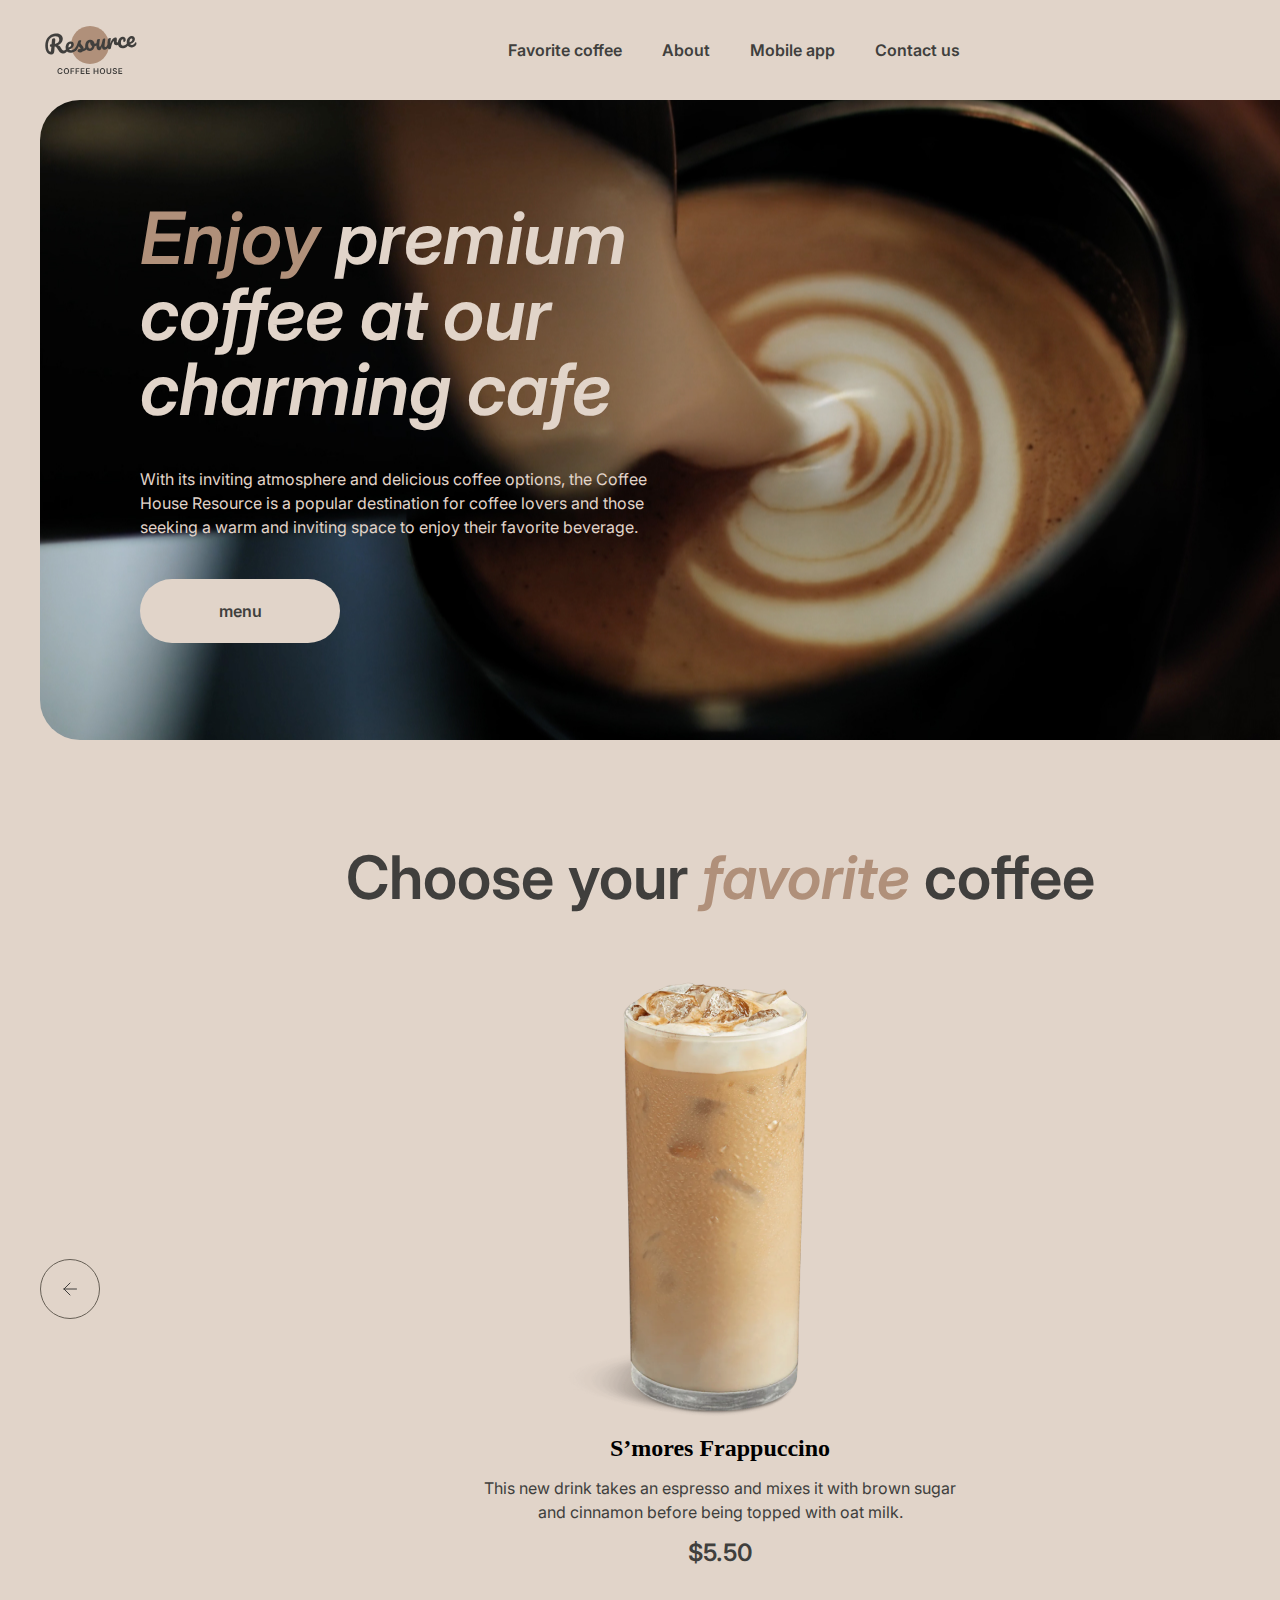
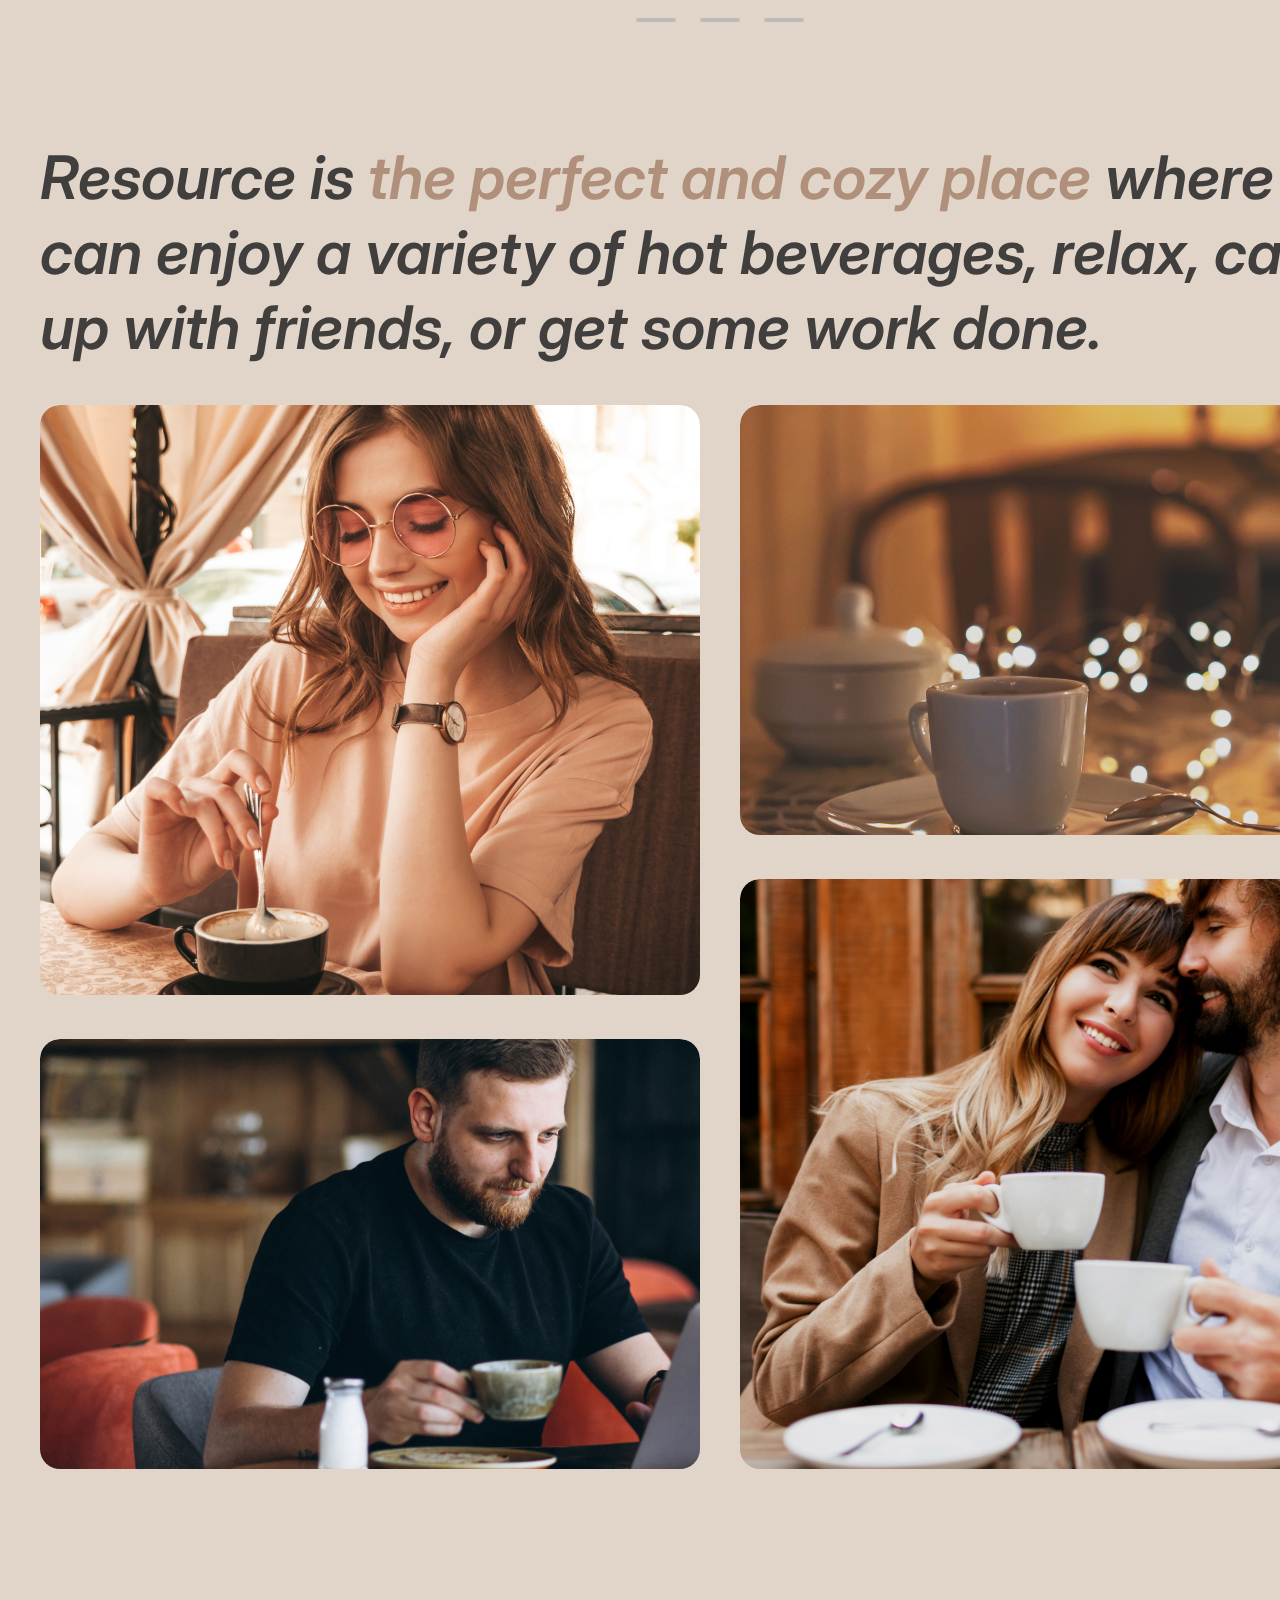
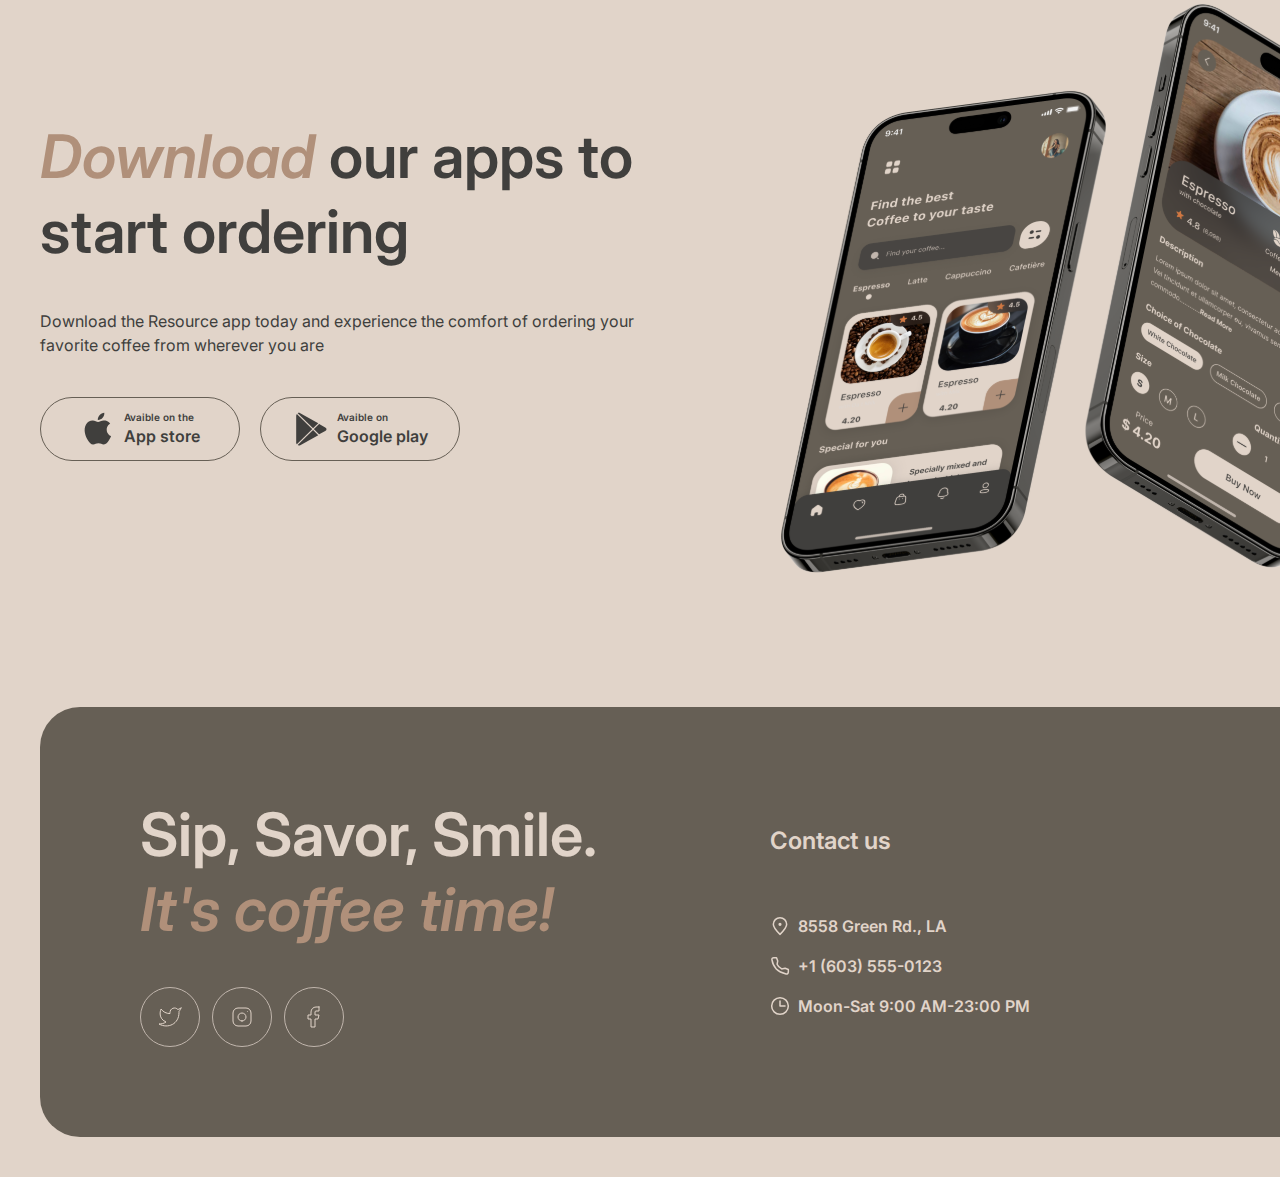
==== index.html @ b116e4b1 "feat: add new page menu and refactor code" ====
<!DOCTYPE html>
<html lang="en">
<head>
    <meta charset="UTF-8">
    <meta name="viewport" content="width=device-width, initial-scale=1.0">
    <title>Coffee House</title>
    <link rel="stylesheet" href="style/style.css">
    <script src="script/script.js" defer></script>
</head>
<body>
    <header class="navigation">
        <div class="container">
        <div class="nav">
            <div class="logo">
                <a href="#"><img src="assets/logo.svg" alt="logo"></a>
            </div>
            <div class="nav-links">
                <ul class="nav-links-ul">
                    <li class="nav-li nav-li-pad-right"><a class="nav-li-a" href="#favorite-coffee">Favorite coffee</a></li>
                    <li class="nav-li nav-li-pad-right"> <a class="nav-li-a" href="#about">About</a></li>
                    <li class="nav-li nav-li-pad-right"><a class="nav-li-a" href="#mobile-app">Mobile app</a></li>
                    <li class="nav-li nav-li-last"><a class="nav-li-a" href="#contact-us">Contact us</a></li>
                </ul>
            </div>
            <div class="menu">
                <a class="menu-nav-a" href="menu.html">Menu</a>
                <img src="assets/coffee-cup.svg" alt="menu-icon">
            </div>
        </div>
        </div>
    </header>
    <main class="enjoy-block">
        <div class="container">
            <div class="enjoy-main-background">
                <div class="title-main">
                    <h1 class="title-main-h1"><span class="span-title-main-h1">Enjoy </span>premium coffee at our charming cafe</h1>
                    <p class="paragraph-main">With its inviting atmosphere and delicious coffee options, the Coffee House Resource is a popular destination for coffee lovers and those seeking a warm and inviting space to enjoy their favorite beverage.</p>
                    <a class="menu-button-main" href="menu.html">menu</a>
                </div>
            </div>
        </div>
    </main>
        <div class="container">
            <div class="favourites-coffee" id="favorite-coffee">
                <div class="title-favourites-coffee">
                    <h1 class="h1-favourites-coffee">Choose your<span  class="h1-span-favourites-coffee"> favorite </span>coffee</h1>
                </div>
                <div class="slider-favorites-coffee">
                    <div class="buttons-left-favourites-coffee"><img src="assets/left.svg" alt="left"></div>
                    <div class="content-slider-favourites-coffee">
                        <img src="assets/coffee-slider-1.png" alt="coffee" class="img-favourites-coffee">
                        <h2 class="name-favourites.coffee">S’mores Frappuccino</h2>
                        <p class="paragraph-favourites-coffee">This new drink takes an espresso and mixes it with brown sugar and cinnamon before being topped with oat milk.</p>
                        <h2 class="price-favourites-coffee">$5.50</h2>
                        <div class="slider-dots">
                            <span class="dot"></span>
                            <span class="dot"></span>
                            <span class="dot"></span>
                        </div>
                    </div>
                    <div class="buttons-right-favourites-coffee"><img src="assets/right.svg" alt="right"></div>
                </div>
            </div>
        </div>
        <div class="container">
            <div class="about" id="about">
                <div class="title-about">
                    <h1 class="h1-title-about">Resource is <span class="span-h1-title-about">the perfect and cozy place</span> where you can enjoy a variety of hot beverages, relax, catch up with friends, or get some work done.</h1>
                </div>
                <div class="photogallery-about">
                    <div class="photogallery-about-verticale1">
                        <div class="about-photo-scale"><img class="photo-about1" src="assets/about-1.png" alt="photo about1"></div>
                        <div class="about-photo-scale"><img class="photo-about2" src="assets/about-3.png" alt="photo about2"></div>
                    </div>
                    <div class="photogallery-about-verticale2">
                        <div class="about-photo-scale"><img class="photo-about3" src="assets/about-2.png" alt="photo about3"></div>
                        <div class="about-photo-scale"><img class="photo-about4" src="assets/about-4.png" alt="photo about4"></div>
                    </div>
                </div>
            </div>
        </div>
        <div class="mobile-app" id="mobile-app">
            <div class="container">
                <div class="mobile-app-download">
                    <div class="mobile-app-download-content">
                        <div class="mobile-app-download-content-center">
                            <h1 class="h1-mobile-app-download-content"><span class="span-mobile-app-download-content">Download</span> our apps to start ordering</h1>
                        <p class="paragraph-mobile-app-download">Download the Resource app today and experience the comfort of ordering your favorite coffee from wherever you are</p>
                        <div class="buttons-mobile-app-download">
                            <div class="test">
                                <a href="#" class="buttons-app-store">
                                    <img class="img-buttons-mobile-app" src="assets/icon.svg" alt="">
                                    <div class="buttons-content">
                                        <p class="paragraph-buttons-mobile-app">Avaible on the</p>
                                        <h3 class="h3-buttons-mobile-app">App store</h3>
                                    </div>
                                </a>
                            </div>
                            <a href="#" class="buttons-app-store">
                                <img class="img-buttons-mobile-app" src="assets/icon (1).svg" alt="">
                                <div class="buttons-content">
                                    <p class="paragraph-buttons-mobile-app">Avaible on</p>
                                    <h3 class="h3-buttons-mobile-app">Google play</h3>
                                </div>
                            </a>
                        </div>
                        </div>
                    </div>
                <div class="mobile-app-images">
                    <img src="assets/mobile-screens.svg" alt="photo_mobile_screens">
                </div>
            </div>
        </div>
    </div>
    <footer class="footer" id="contact-us">
        <div class="container">
            <div class="footer-block">
                <div class="footer-coffee-time">
                    <h1 class="h1-footer-coffee-time">
                        Sip, Savor, Smile. <span class="span-footer-coffee-time">It's coffee time!</span></h1>
                    <div class="footer-social-network">
                        <a class="a-icon-footer-social" href="#"><img class="icon-footer-social-network" src="assets/twitter.svg" alt=""></a>
                        <a class="a-icon-footer-social" href="#"><img class="icon-footer-social-network" src="assets/instagram.svg" alt=""></a>
                        <a class="a-icon-footer-social" href="#"><img class="icon-footer-social-network" src="assets/facebook.svg" alt=""></a>
                    </div>
                </div>
                <div class="footer-contact-us">
                    <h1 class="footer-contact-us-title">Contact us</h1>
                    <div class="footer-contact-us-info">
                        <ul class="ul-footer-contact-us-info" >
                            <li class="li-footer-contact-us-info" ><address  class="a-footer-contact-us-info">
                                <img src="assets/pin-alt.svg" alt=""> 8558 Green Rd.,  LA
                            </address></li>
                            <li class="li-footer-contact-us-info" ><a  class="a-footer-contact-us-info" href="tel:+1234567890"> <img src="assets/phone.svg" alt="">+1 (603) 555-0123</a>
                            </li>
                            <li class="li-footer-contact-us-info" ><img src="assets/clock.svg" alt="">Moon-Sat 9:00 AM-23:00 PM</li>
                        </ul>
                    </div>
                </div>
            </div>
        </div>
    </footer>
</body>
</html>
---- style/style.css ----
@import url('https://fonts.googleapis.com/css2?family=Inter:wght@400;600;700&display=swap');
@import url('https://fonts.googleapis.com/css2?family=Manrope:wght@400;700&display=swap');
* {
    padding: 0;
    margin: 0;
    box-sizing: border-box;
}
ul {
    list-style-type: none;
}

a {
    text-decoration: none;
}
html {
    scroll-behavior: smooth;
}

body {
    background: #E1D4C9;
}

.container {
    width: 1440px;
    margin: 0 auto;
    padding: 0 40px;
}
 /* Navigation block */

.navigation {
    display: flex;
    flex-direction: row;
    padding: 20px 0;
}
.nav {
    width: 1360px;
    display: flex;
    justify-content: space-between;
    height: 60px;
}
.nav-links {
    display: flex;
    align-items: center;
}

.nav-links-ul {
    display: flex;
}
.nav-li {
    position: relative;
    display: inline-block;
    color: #403F3D;
    font-family: Inter;
    font-size: 16px;
    font-style: normal;
    font-weight: 600;
    line-height: 150%; /* 24px */
    cursor: pointer;
}
.nav-li:not(:last-child) {
    padding-right: 40px;
}



.nav-li:before,
.nav-li:after {
    content: '';
    position: absolute;
    width: 0;
    height: 2px;
    bottom: -4px;
    transition: width 0.5s ease;
}

.nav-li:before {
    left: calc(50% - 40px);
    background-color: #403F3D;
    transform-origin: 100% 50%;
}

.nav-li:after {
    right: calc(50%);
    background-color: #403F3D;
    transform-origin: 0 50%;
}

.nav-li:hover:before,
.nav-li:hover:after {
    width: 50%;
}
.nav-li-a {
    color: #403F3D;
}


.nav-li-last:before {
    left: 50%;
    background-color: #403F3D;
    transform-origin: 100% 50%;
}

.nav-li-last:after {
    right: 50%;
    background-color: #403F3D;
    transform-origin: 0 50%;
}

.nav-li-last:hover:before,
.nav-li-last:hover:after {
    width: 50%;
}


.menu {
    display: flex;
    align-items: center;
    position: relative;
}



.menu-nav-a {
    position: relative;
    display: relative;
    color: #403F3D;
    font-family: Inter;
    font-size: 16px;
    font-style: normal;
    font-weight: 600;
    line-height: 150%; /* 24px */
    padding-right: 8px ;
}

.menu:before,
.menu:after {
    content: '';
    position: absolute;
    width: 0;
    height: 2px;
    bottom: 13px;
    transition: width 0.5s ease;
}

.menu:before {
    left: calc(50%);
    background-color: #403F3D;
    transform-origin: 100% 50%;
}

.menu:after {
    right: 50%;
    background-color: #403F3D;
    transform-origin: 0 50%;
}

.menu:hover:before,
.menu:hover:after {
    width: 50%;
}


/* Enjoy block */

.enjoy-main-background {
    background: url(/assets/bgc__hero.jpg), lightgray 50% / cover no-repeat;
    margin-bottom: 100px;
    background-position: 100%;
    height: 640px;
    border-radius: 40px;
}

.title-main {
    display: flex;
    width: 530px;
    flex-direction: column;
    justify-content: center;
    align-items: flex-start;
    gap: 40px;
    margin:0 0 0 100px;
    padding:100px 0 0 0;
}
.title-main-h1 {
    color: #E1D4C9;
    font-family: Inter;
    font-size: 72px;
    font-style: italic;
    font-weight: 600;
    line-height: 105%;
}
.span-title-main-h1 {
    color: #B0907A;
}
.paragraph-main {
    color: #E1D4C9;
    font-family: Inter;
    font-size: 16px;
    font-style: normal;
    font-weight: 400;
    line-height: 150%;
}
.menu-button-main {
    position: relative;
    display: flex;
    width: 200px;
    padding: 20px 78px;
    justify-content: center;
    align-items: center;
    gap: 8px;
    border-radius: 100px;
    background: #E1D4C9;
    color: #403F3D;
    font-family: Inter;
    font-size: 16px;
    font-style: normal;
    font-weight: 600;
    line-height: 150%;
    overflow: hidden;
}
.menu-button-main::before {
    content: url(/assets/coffee-cup.svg);
    position: absolute;
    top: 50%;
    right: 45%;
    transform: translate(100%, -50%);
    opacity: 0;
    transition: opacity 0.5s ease;
    overflow: visible;
    transition: padding-left 0.4s ease;
}

.menu-button-main:hover::before {
    opacity: 1;
}

.menu-button-main:hover {
    padding-left: 50px;
    transition: all 0.5s ease;
}

/*  Favourites coffee */


.favourites-coffee {
    height: 800px;
    margin-bottom: 100px;
}

.title-favourites-coffee {
    display: flex;
    justify-content: center;
    margin-bottom: 40px;
}
.h1-favourites-coffee {
    color:#403F3D;
    text-align: center;
    font-family: Inter;
    font-size: 60px;
    font-style: normal;
    font-weight: 600;
    line-height: 125%;
}
.h1-span-favourites-coffee {
    color: #B0907A;
    font-family: Inter;
    font-size: 60px;
    font-style: italic;
    font-weight: 600;
    line-height: 125%;
}
.slider-favorites-coffee {
    display: flex;
    justify-content: space-between;
    align-items: center;
}
.content-slider-favourites-coffee {
    display: flex;
    flex-direction: column;
    text-align: center;
    width: 480px;
}

.name-favourites.coffee {
    color: #403F3D;
    font-family: Inter;
    font-size: 24px;
    font-style: normal;
    font-weight: 600;
    line-height: 125%;
}
.paragraph-favourites-coffee {
    color: #403F3D;
    font-family: Inter;
    font-size: 16px;
    font-style: normal;
    font-weight: 400;
    line-height: 150%;
    margin: 14px 0;
}
.price-favourites-coffee {
    color: #403F3D;
    font-family: Inter;
    font-size: 24px;
    font-style: normal;
    font-weight: 600;
    line-height: 125%;
}
.buttons-right-favourites-coffee {
    border-radius: 100px;
}
.buttons-left-favourites-coffee {
    border-radius: 100px;
}
.slider-dots {
    text-align: center;
    margin-top: 40px;
}

.dot {
    height: 4px;
    width: 40px;
    margin: 0 10px;
    background-color: #bbb;
    border-radius: 100px;
    display: inline-block;
    transition: background-color 0.6s ease;
}

.dot.active {
    background-color: #717171;
}

/* About block */
.about {
    margin-bottom: 100px;
}
.title-about {
    margin-bottom: 40px;
}
.h1-title-about {
color: #403F3D;
font-family: Inter;
font-size: 60px;
font-style: italic;
font-weight: 600;
line-height: 125%;
}
.span-h1-title-about {
color: #B0907A;
font-family: Inter;
font-size: 60px;
font-style: italic;
font-weight: 600;
line-height: 125%;
}
.photogallery-about {
    display: flex;
}
.photogallery-about-verticale1 {
    margin-right: 40px;
}
.photogallery-about-verticale2 {
    position: relative;
}

.about-photo-scale {
    border-radius: 20px;
    position: relative;
    overflow: hidden;
}

.photo-about1 {
    margin-bottom: 40px;
    border-radius: 20px;
    transition: transform 0.5s ease-out;
}
.photo-about2 {
    border-radius: 20px;
    transition: transform 0.5s ease-out;
}
.photo-about3 {
    margin-bottom: 40px;
    border-radius: 20px;
    transition: transform 0.5s ease-out;
}

.photo-about4 {
    border-radius: 20px;
    transition: transform 0.5s ease-out;
}.photo-about1:hover {
    transform: scale(1.1);
}
.photo-about2:hover {
    transform: scale(1.1);
}
.photo-about3:hover {
    transform: scale(1.1);
}

.photo-about4:hover {
    transform: scale(1.1);
}

/* MOBILE-APP */

.mobile-app {
    display: flex;
    margin-bottom: 100px;
}
.mobile-app-download {
    display: flex;
}
.mobile-app-download-content {
    display: flex;
    flex-direction: column;
    justify-content: center;
}
.mobile-app-download-content-center {
    width: 630px;
    height: 342px;
}
.h1-mobile-app-download-content {
color: #403F3D;
font-family: Inter;
font-size: 60px;
font-style: normal;
font-weight: 600;
line-height: 125%;
}
.span-mobile-app-download-content {
color: #B0907A;
font-family: Inter;
font-size: 60px;
font-style: italic;
font-weight: 600;
line-height: 125%;
}
.paragraph-mobile-app-download {
color: #403F3D;
font-family: Inter;
font-size: 16px;
font-style: normal;
font-weight: 400;
line-height: 150%;
margin: 40px 0;
}
.buttons-mobile-app-download {
    display: flex;
}
.buttons-app-store {
        width: 200px;
        height: 64px;
        gap: 8px;
        justify-content: center;
        display: flex;
        border-radius: 100px;
        border: 1px solid var(--border-dark, #665F55);
        align-items: center;
        transition: background-color 0.9s ease, color 0.9s ease;
}
.buttons-app-store:hover {
    background-color: #665F55;
    color: #E1D4C9;
}

.buttons-app-store:first-child {
    margin-right: 20px;
}
.img-buttons-mobile-app {
    width: 36px;
    height: 36px;
    transition: filter 0.5s ease;
}
.buttons-app-store:hover .img-buttons-mobile-app {
    filter: invert(1);
    color: #E1D4C9;
}

.paragraph-buttons-mobile-app {
color: #403F3D;
font-family: Inter;
font-size: 10px;
font-style: normal;
font-weight: 600;
line-height: 140%;
transition: color 0.5s ease;
}
.buttons-app-store:hover .paragraph-buttons-mobile-app {
    color: #E1D4C9;
}
.h3-buttons-mobile-app {
text-align: center;
color: #403F3D;
font-family: Inter;
font-size: 16px;
font-style: normal;
font-weight: 600;
line-height: 150%;
transition: color 0.5s ease;
}
.buttons-app-store:hover .h3-buttons-mobile-app {
    color: #E1D4C9;
}

.mobile-app-images {
    margin-left: 100px;
}

/* footer */

.footer {
    margin-bottom: 40px;
}
.footer-block {
    display: flex;
    background-color: #665F55;
    align-items: center;
    border-radius: 40px;
    gap: 100px;
    height: 430px;
}
.footer-coffee-time {
    width: 530px;
    height: 250px;
    margin-left: 100px;
}
.h1-footer-coffee-time {
color: #E1D4C9;
font-family: Inter;
font-size: 60px;
font-style: normal;
font-weight: 600;
line-height: 125%;
margin-bottom: 40px;
}
.span-footer-coffee-time {
    color: #B0907A;
    font-family: Inter;
    font-size: 60px;
    font-style: italic;
    font-weight: 600;
    line-height: 125%;
}
.footer-social-network {
    display: flex;
    gap: 12px;
    height: 60px;
}

.a-icon-footer-social {
    display: flex;
    flex-direction: row;
    width: 60px;
    height: 60px;
    border-radius: 100px;
    border: 1px solid #C1B6AD;
    align-items: center;
    justify-content: center;
    transition: background-color 0.5s ease;
}
.a-icon-footer-social:hover {
    background-color: #E1D4C9;
    color: #000;
}
.icon-footer-social-network {
    width: 24px;
    height: 24px;
    transition: color 0.5s ease;
}
.a-icon-footer-social:hover .icon-footer-social-network {
    filter: invert(1);
    color: #000;
}

.footer-contact-us {
    width: 530px;
    height: 250px;
    display: flex;
    flex-direction: column;
    justify-content: space-around;
}
.footer-contact-us-title {
color: #E1D4C9;
font-family: Inter;
font-size: 24px;
font-style: normal;
font-weight: 600;
line-height: 125%;
}
.footer-contact-us-info {
    display: flex;
    flex-direction: column;
    gap: 4px;
}
.ul-footer-contact-us-info {
    display: flex;
    flex-direction: column;
    gap: 16px;
}

.li-footer-contact-us-info {
display: flex;
justify-items: center;
color: #E1D4C9;
font-family: Inter;
font-size: 16px;
font-style: normal;
font-weight: 600;
line-height: 150%;
gap: 8px;
}

.a-footer-contact-us-info::before {
    content: "";
    position: absolute;
    bottom: 0;
    left: 50%;
    width: 0;
    height: 2px;
    background-color: #E1D4C9;
    transition: width 0.3s ease;
    transform: translateX(-50%);
    gap: 4px;
}

.a-footer-contact-us-info:hover::before {
    width: 100%;
}


.a-footer-contact-us-info {
    color: #E1D4C9;
font-family: Inter;
font-size: 16px;
font-style: normal;
font-weight: 600;
line-height: 150%;
position: relative;
cursor: pointer;
display: flex;
gap: 8px;
}
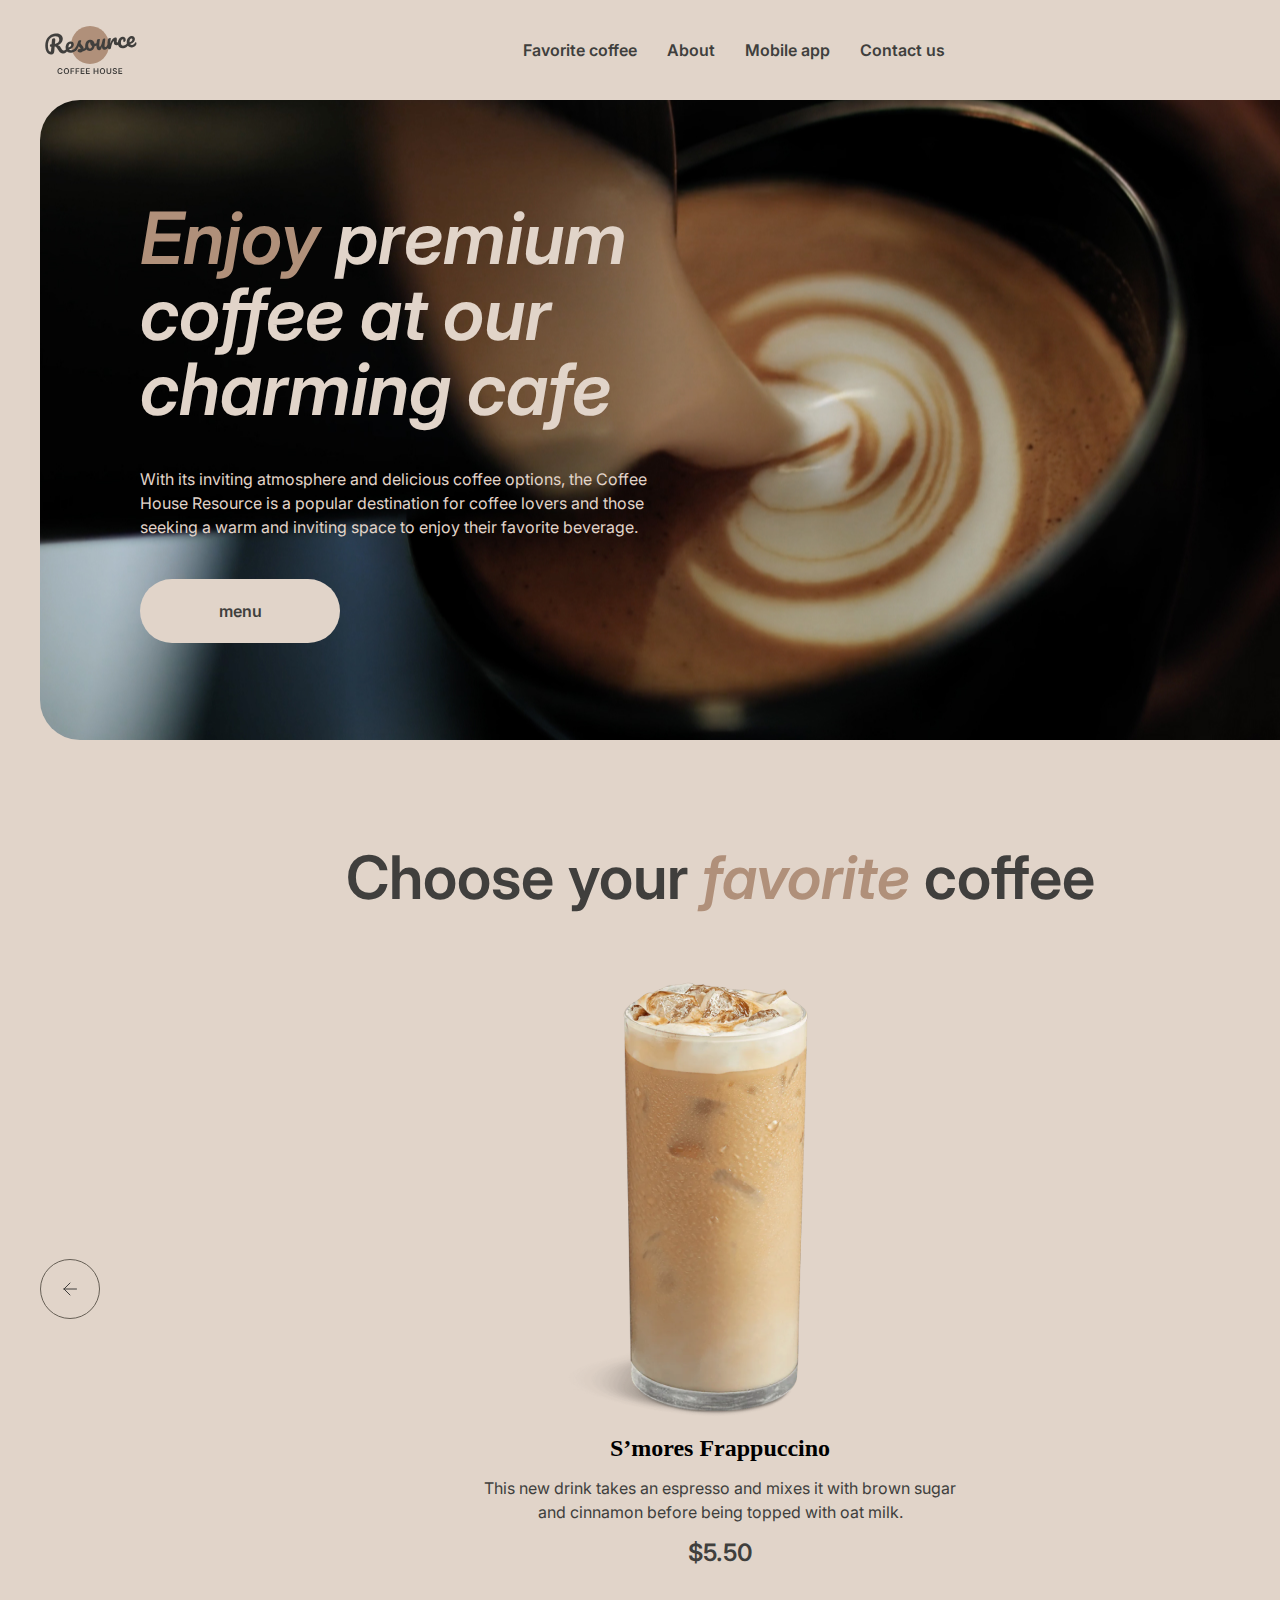
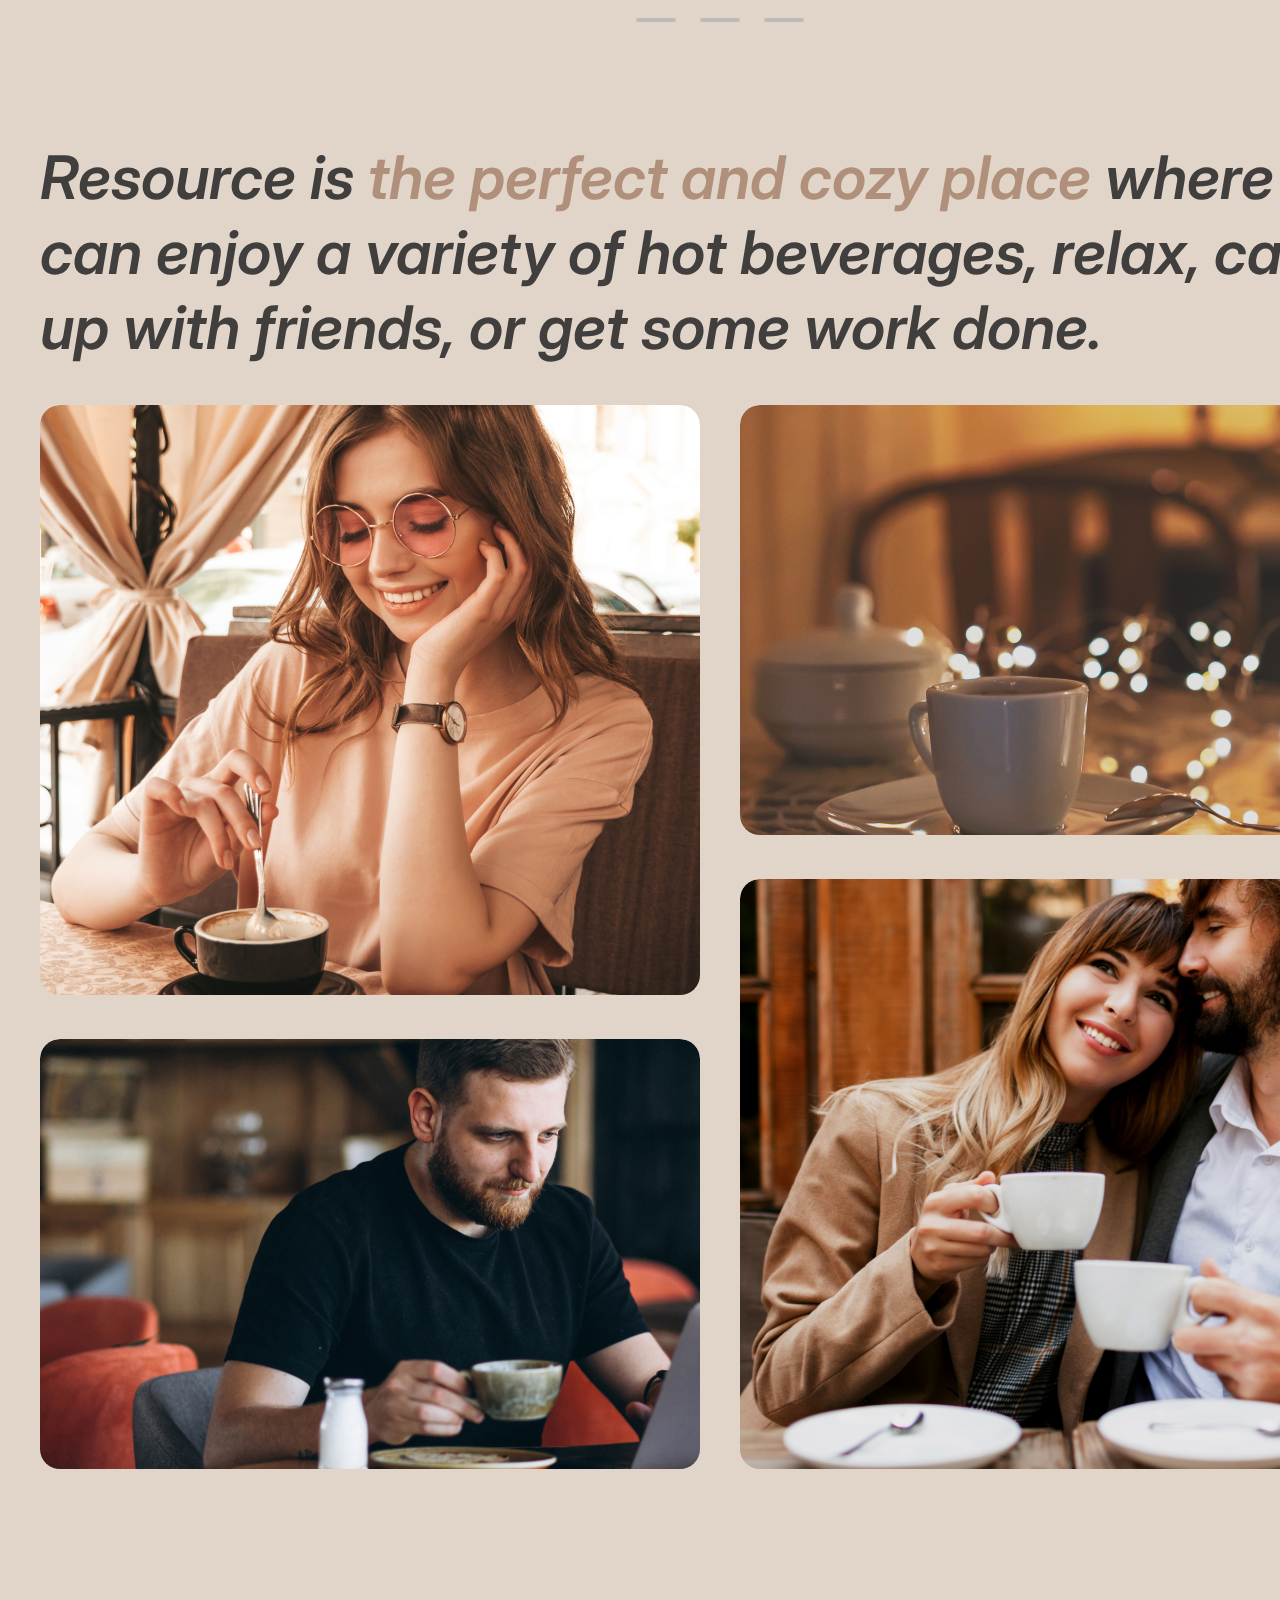
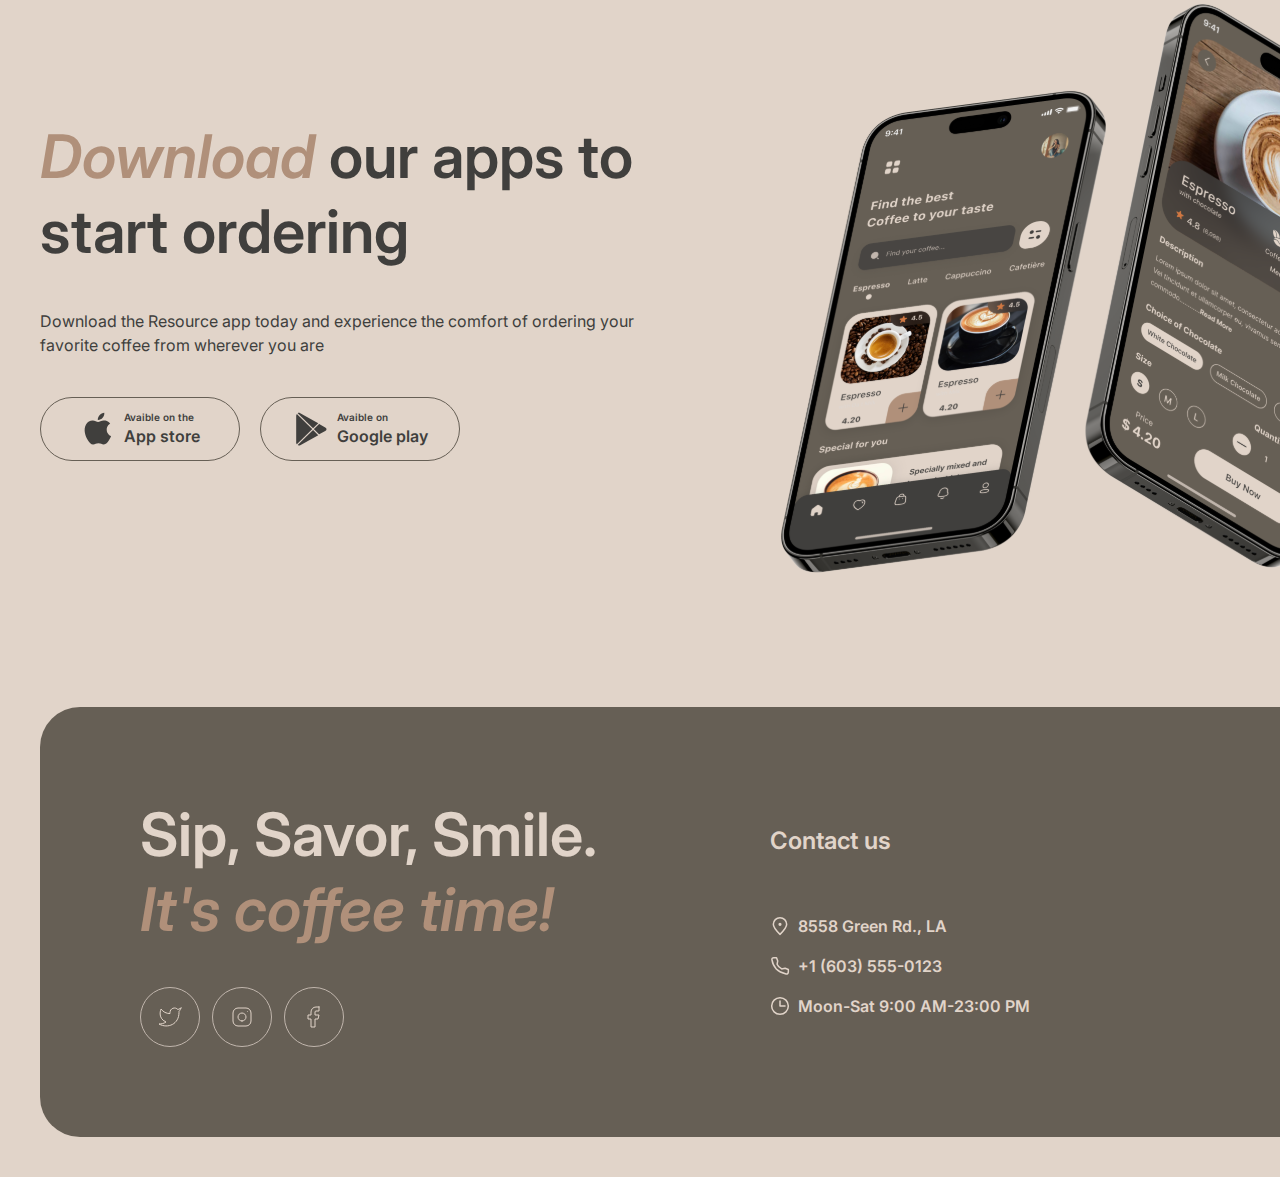
==== commit eb6c3993: "refactor:some code in site" ====
--- a/index.html
+++ b/index.html
@@ -4,6 +4,10 @@
     <meta charset="UTF-8">
     <meta name="viewport" content="width=device-width, initial-scale=1.0">
     <title>Coffee House</title>
+    <link rel="apple-touch-icon" sizes="180x180" href="assets/favicons/android-chrome-192x192.png">
+    <link rel="icon" type="image/png" sizes="32x32" href="assets/favicons/favicon-32x32.png">
+    <link rel="icon" type="image/png" sizes="16x16" href="assets/favicons/favicon-16x16.png">
+    <link rel="manifest" href="/site.webmanifest">
     <link rel="stylesheet" href="style/style.css">
     <script src="script/script.js" defer></script>
 </head>
@@ -16,10 +20,10 @@
             </div>
             <div class="nav-links">
                 <ul class="nav-links-ul">
-                    <li class="nav-li nav-li-pad-right"><a class="nav-li-a" href="#favorite-coffee">Favorite coffee</a></li>
-                    <li class="nav-li nav-li-pad-right"> <a class="nav-li-a" href="#about">About</a></li>
-                    <li class="nav-li nav-li-pad-right"><a class="nav-li-a" href="#mobile-app">Mobile app</a></li>
-                    <li class="nav-li nav-li-last"><a class="nav-li-a" href="#contact-us">Contact us</a></li>
+                    <li class="nav-li"><a class="nav-li-a" href="#favorite-coffee">Favorite coffee</a></li>
+                    <li class="nav-li"> <a class="nav-li-a" href="#about">About</a></li>
+                    <li class="nav-li"><a class="nav-li-a" href="#mobile-app">Mobile app</a></li>
+                    <li class="nav-li"><a class="nav-li-a" href="#contact-us">Contact us</a></li>
                 </ul>
             </div>
             <div class="menu">
@@ -128,11 +132,8 @@
                     <h1 class="footer-contact-us-title">Contact us</h1>
                     <div class="footer-contact-us-info">
                         <ul class="ul-footer-contact-us-info" >
-                            <li class="li-footer-contact-us-info" ><address  class="a-footer-contact-us-info">
-                                <img src="assets/pin-alt.svg" alt=""> 8558 Green Rd.,  LA
-                            </address></li>
-                            <li class="li-footer-contact-us-info" ><a  class="a-footer-contact-us-info" href="tel:+1234567890"> <img src="assets/phone.svg" alt="">+1 (603) 555-0123</a>
-                            </li>
+                            <li class="li-footer-contact-us-info" ><address  class="a-footer-contact-us-info"><img src="assets/pin-alt.svg" alt=""> 8558 Green Rd.,   LA      </address></li>
+                            <li class="li-footer-contact-us-info" ><a  class="a-footer-contact-us-info" href="tel:+1234567890"> <img src="assets/phone.svg" alt="">+1 (603) 555-0123</a></li>
                             <li class="li-footer-contact-us-info" ><img src="assets/clock.svg" alt="">Moon-Sat 9:00 AM-23:00 PM</li>
                         </ul>
                     </div>
--- a/style/style.css
+++ b/style/style.css
@@ -45,6 +45,7 @@
 
 .nav-links-ul {
     display: flex;
+    gap: 30px;
 }
 .nav-li {
     position: relative;
@@ -54,12 +55,10 @@
     font-size: 16px;
     font-style: normal;
     font-weight: 600;
-    line-height: 150%; /* 24px */
+    line-height: 150%;
     cursor: pointer;
 }
-.nav-li:not(:last-child) {
-    padding-right: 40px;
-}
+
 
 
 
@@ -74,13 +73,13 @@
 }
 
 .nav-li:before {
-    left: calc(50% - 40px);
+    left: 50%;
     background-color: #403F3D;
     transform-origin: 100% 50%;
 }
 
 .nav-li:after {
-    right: calc(50%);
+    right: 50%;
     background-color: #403F3D;
     transform-origin: 0 50%;
 }
@@ -128,7 +127,7 @@
     font-size: 16px;
     font-style: normal;
     font-weight: 600;
-    line-height: 150%; /* 24px */
+    line-height: 150%;
     padding-right: 8px ;
 }
 
@@ -163,7 +162,7 @@
 /* Enjoy block */
 
 .enjoy-main-background {
-    background: url(/assets/bgc__hero.jpg), lightgray 50% / cover no-repeat;
+    background: url(../assets/bgphoto.jpg), lightgray 50% / cover no-repeat;
     margin-bottom: 100px;
     background-position: 100%;
     height: 640px;
@@ -218,7 +217,7 @@
     overflow: hidden;
 }
 .menu-button-main::before {
-    content: url(/assets/coffee-cup.svg);
+    content: url(../assets/coffee-cup.svg);
     position: absolute;
     top: 50%;
     right: 45%;
@@ -608,12 +607,13 @@
 font-weight: 600;
 line-height: 150%;
 gap: 8px;
+align-items: center;
 }
 
 .a-footer-contact-us-info::before {
     content: "";
     position: absolute;
-    bottom: 0;
+    bottom: -5px;
     left: 50%;
     width: 0;
     height: 2px;
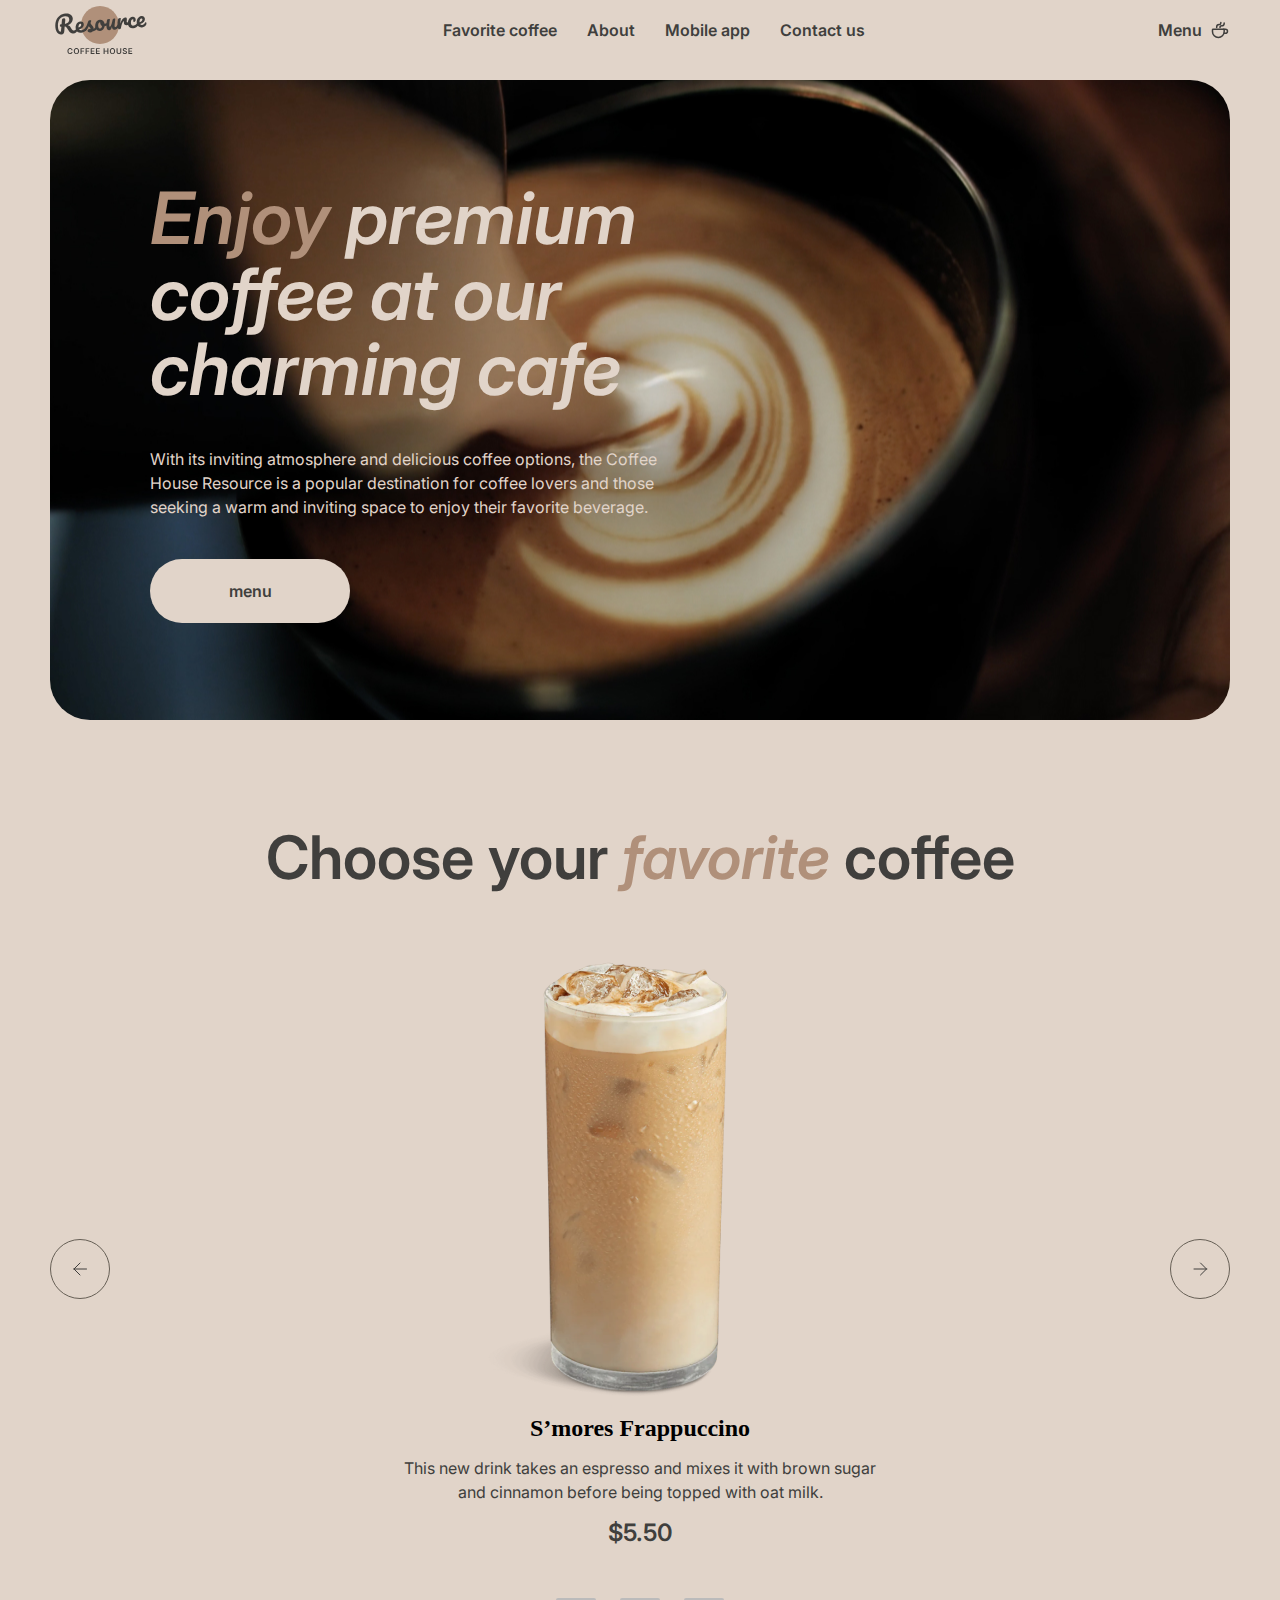
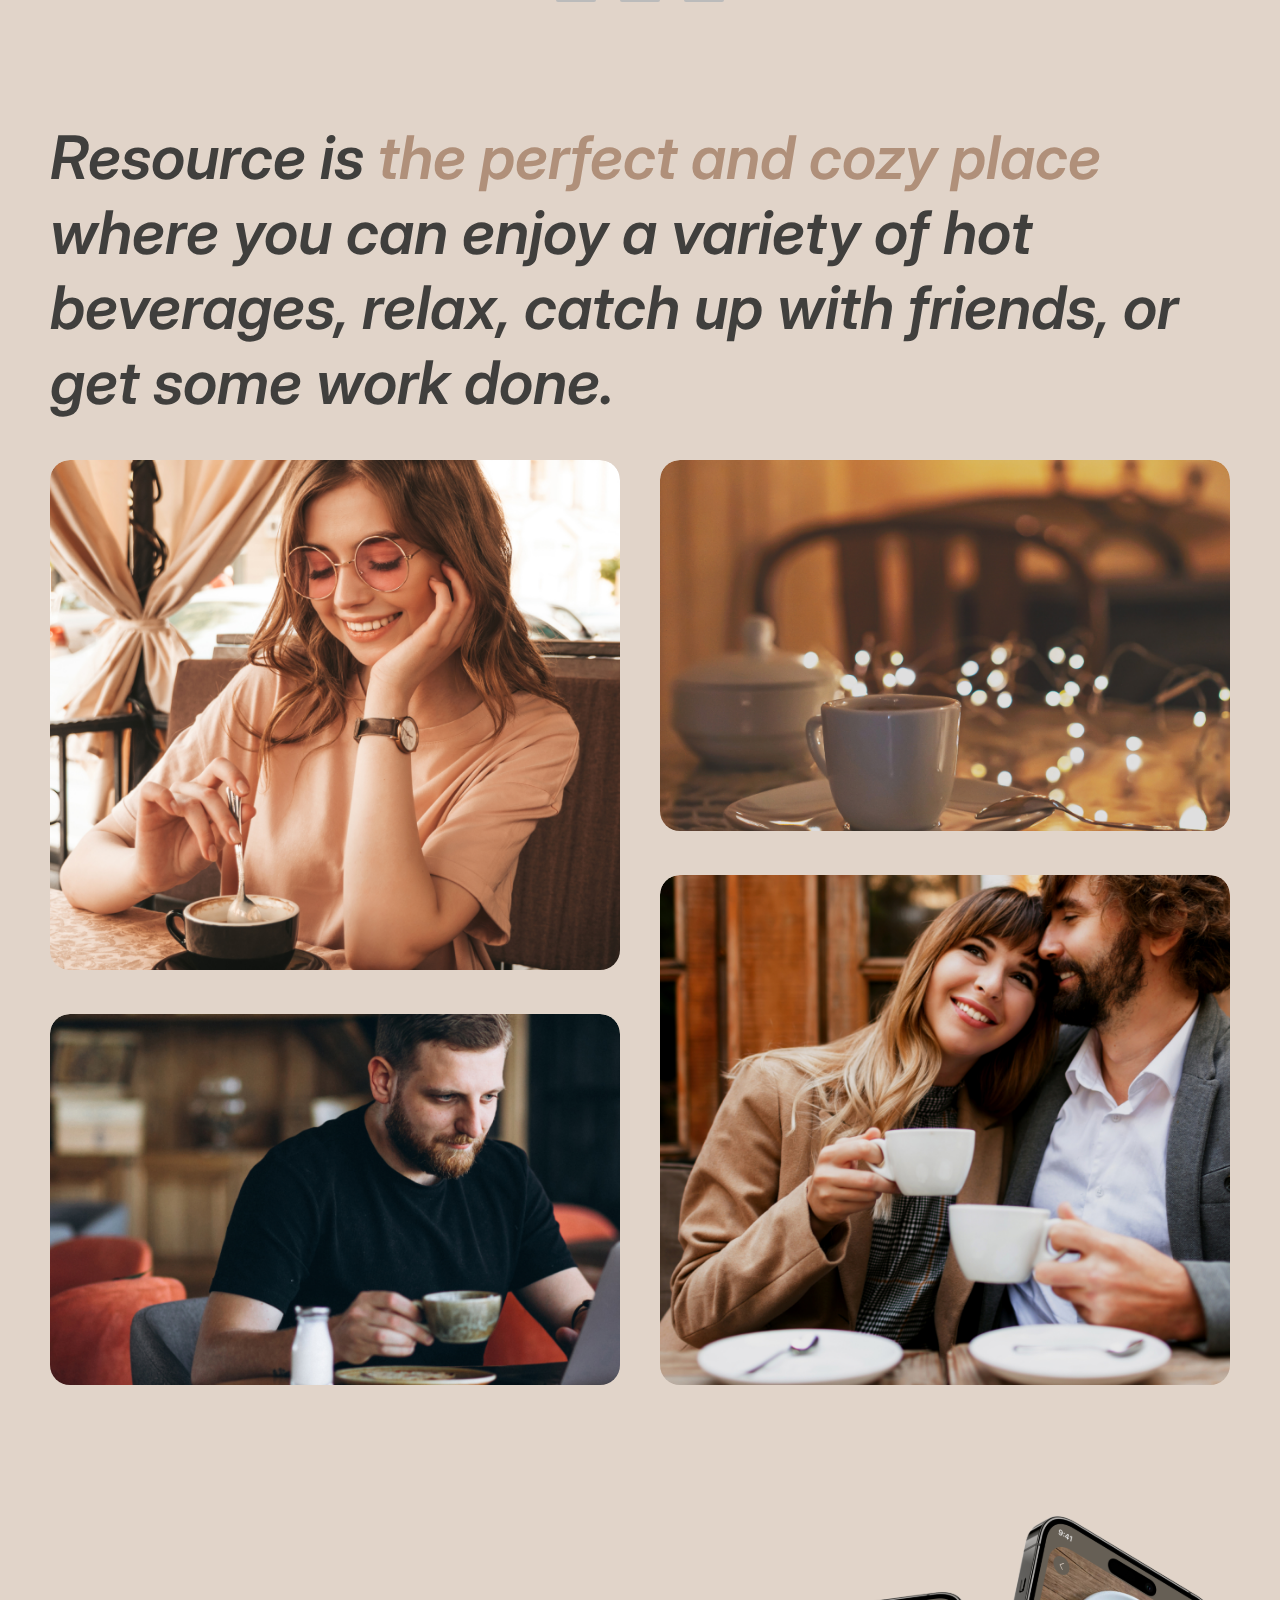
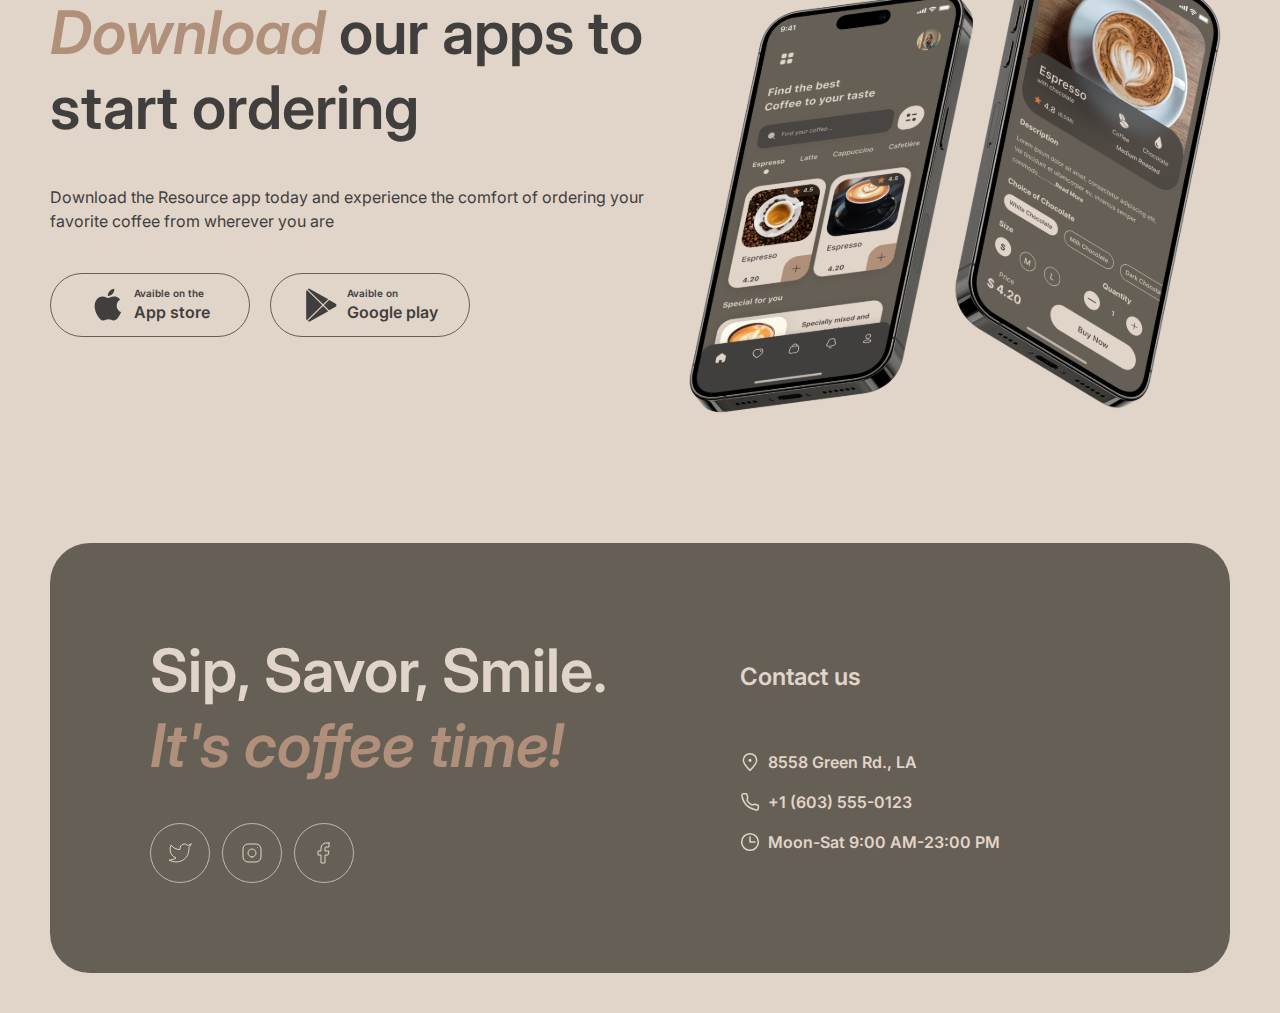
==== commit 5cad0ef7: "feat: add adaptive on site,create burger menu for max-width: 768px" ====
--- a/index.html
+++ b/index.html
@@ -18,6 +18,9 @@
             <div class="logo">
                 <a href="#"><img src="assets/logo.svg" alt="logo"></a>
             </div>
+            <div class="burger-icon">
+                <span></span>
+            </div>
             <div class="nav-links">
                 <ul class="nav-links-ul">
                     <li class="nav-li"><a class="nav-li-a" href="#favorite-coffee">Favorite coffee</a></li>
@@ -29,6 +32,21 @@
             <div class="menu">
                 <a class="menu-nav-a" href="menu.html">Menu</a>
                 <img src="assets/coffee-cup.svg" alt="menu-icon">
+            </div>
+            <!-- Burger-menu -->
+            <div class="burger-menu">
+                <div class="nav-links-burger">
+                    <ul class="nav-links-ul-burger">
+                        <li class="nav-li-burger"><a class="nav-li-a-burger" href="#favorite-coffee">Favorite coffee</a></li>
+                        <li class="nav-li-burger"><a class="nav-li-a-burger" href="#about">About</a></li>
+                        <li class="nav-li-burger"><a class="nav-li-a-burger" href="#mobile-app">Mobile app</a></li>
+                        <li class="nav-li-burger"><a class="nav-li-a-burger" href="#contact-us">Contact us</a></li>
+                    </ul>
+                </div>
+                <div class="menu-burger">
+                    <a class="menu-nav-a-burger" href="menu.html">Menu</a>
+                    <img src="assets/coffee-cup.svg" alt="menu-icon-burger">
+                </div>
             </div>
         </div>
         </div>
@@ -50,9 +68,9 @@
                     <h1 class="h1-favourites-coffee">Choose your<span  class="h1-span-favourites-coffee"> favorite </span>coffee</h1>
                 </div>
                 <div class="slider-favorites-coffee">
-                    <div class="buttons-left-favourites-coffee"><img src="assets/left.svg" alt="left"></div>
+                    <div class="buttons-left-favourites-coffee"><img class="width-buttons-slider" src="assets/left.svg" alt="left"></div>
                     <div class="content-slider-favourites-coffee">
-                        <img src="assets/coffee-slider-1.png" alt="coffee" class="img-favourites-coffee">
+                        <img src="assets/coffee-slider-1.png" alt="coffee" class="img-favurites-coffee">
                         <h2 class="name-favourites.coffee">S’mores Frappuccino</h2>
                         <p class="paragraph-favourites-coffee">This new drink takes an espresso and mixes it with brown sugar and cinnamon before being topped with oat milk.</p>
                         <h2 class="price-favourites-coffee">$5.50</h2>
@@ -62,7 +80,7 @@
                             <span class="dot"></span>
                         </div>
                     </div>
-                    <div class="buttons-right-favourites-coffee"><img src="assets/right.svg" alt="right"></div>
+                    <div class="buttons-right-favourites-coffee"><img class="width-buttons-slider" src="assets/right.svg" alt="right"></div>
                 </div>
             </div>
         </div>
@@ -72,13 +90,13 @@
                     <h1 class="h1-title-about">Resource is <span class="span-h1-title-about">the perfect and cozy place</span> where you can enjoy a variety of hot beverages, relax, catch up with friends, or get some work done.</h1>
                 </div>
                 <div class="photogallery-about">
-                    <div class="photogallery-about-verticale1">
-                        <div class="about-photo-scale"><img class="photo-about1" src="assets/about-1.png" alt="photo about1"></div>
-                        <div class="about-photo-scale"><img class="photo-about2" src="assets/about-3.png" alt="photo about2"></div>
+                    <div class="photogallery-about-verticale1 images-width">
+                        <div class="about-photo-scale"><img class="photo-about" src="assets/about-1.png" alt="photo about1"></div>
+                        <div class="about-photo-scale"><img class="photo-about" src="assets/about-3.png" alt="photo about2"></div>
                     </div>
-                    <div class="photogallery-about-verticale2">
-                        <div class="about-photo-scale"><img class="photo-about3" src="assets/about-2.png" alt="photo about3"></div>
-                        <div class="about-photo-scale"><img class="photo-about4" src="assets/about-4.png" alt="photo about4"></div>
+                    <div class="photogallery-about-verticale2 images-width">
+                        <div class="about-photo-scale"><img class="photo-about" src="assets/about-2.png" alt="photo about3"></div>
+                        <div class="about-photo-scale"><img class="photo-about" src="assets/about-4.png" alt="photo about4"></div>
                     </div>
                 </div>
             </div>
@@ -91,7 +109,7 @@
                             <h1 class="h1-mobile-app-download-content"><span class="span-mobile-app-download-content">Download</span> our apps to start ordering</h1>
                         <p class="paragraph-mobile-app-download">Download the Resource app today and experience the comfort of ordering your favorite coffee from wherever you are</p>
                         <div class="buttons-mobile-app-download">
-                            <div class="test">
+                            <div class="buttons-app-store-gap">
                                 <a href="#" class="buttons-app-store">
                                     <img class="img-buttons-mobile-app" src="assets/icon.svg" alt="">
                                     <div class="buttons-content">
@@ -111,7 +129,7 @@
                         </div>
                     </div>
                 <div class="mobile-app-images">
-                    <img src="assets/mobile-screens.svg" alt="photo_mobile_screens">
+                    <img class="img-mobile-app" src="assets/mobile-screens.svg" alt="photo_mobile_screens">
                 </div>
             </div>
         </div>
--- a/style/style.css
+++ b/style/style.css
@@ -19,6 +19,9 @@
 body {
     background: #E1D4C9;
 }
+body._lock {
+    overflow: hidden;
+}
 
 .container {
     width: 1440px;
@@ -30,13 +33,15 @@
 .navigation {
     display: flex;
     flex-direction: row;
-    padding: 20px 0;
+    margin-bottom: 20px;
 }
 .nav {
-    width: 1360px;
     display: flex;
     justify-content: space-between;
     height: 60px;
+}
+.logo {
+    z-index: 5;
 }
 .nav-links {
     display: flex;
@@ -278,6 +283,12 @@
     text-align: center;
     width: 480px;
 }
+.img-favurites-coffee {
+    width: 100%;
+}
+.width-buttons-slider {
+    width: 100%;
+}
 
 .name-favourites.coffee {
     color: #403F3D;
@@ -330,6 +341,7 @@
 }
 
 /* About block */
+
 .about {
     margin-bottom: 100px;
 }
@@ -354,12 +366,17 @@
 }
 .photogallery-about {
     display: flex;
+    gap: 40px;
 }
 .photogallery-about-verticale1 {
-    margin-right: 40px;
+    display: flex;
+    flex-direction: column;
+    gap: 40px;
 }
 .photogallery-about-verticale2 {
-    position: relative;
+    display: flex;
+    flex-direction: column;
+    gap: 40px;
 }
 
 .about-photo-scale {
@@ -368,36 +385,18 @@
     overflow: hidden;
 }
 
-.photo-about1 {
-    margin-bottom: 40px;
+.photo-about {
     border-radius: 20px;
     transition: transform 0.5s ease-out;
-}
-.photo-about2 {
-    border-radius: 20px;
-    transition: transform 0.5s ease-out;
-}
-.photo-about3 {
-    margin-bottom: 40px;
-    border-radius: 20px;
-    transition: transform 0.5s ease-out;
-}
-
-.photo-about4 {
-    border-radius: 20px;
-    transition: transform 0.5s ease-out;
-}.photo-about1:hover {
+    width: 100%;
+}
+
+
+.photo-about:hover {
     transform: scale(1.1);
 }
-.photo-about2:hover {
-    transform: scale(1.1);
-}
-.photo-about3:hover {
-    transform: scale(1.1);
-}
-
-.photo-about4:hover {
-    transform: scale(1.1);
+.images-width {
+    width: 100%;
 }
 
 /* MOBILE-APP */
@@ -445,6 +444,7 @@
 }
 .buttons-mobile-app-download {
     display: flex;
+    gap: 20px;
 }
 .buttons-app-store {
         width: 200px;
@@ -457,14 +457,12 @@
         align-items: center;
         transition: background-color 0.9s ease, color 0.9s ease;
 }
+
 .buttons-app-store:hover {
     background-color: #665F55;
     color: #E1D4C9;
 }
 
-.buttons-app-store:first-child {
-    margin-right: 20px;
-}
 .img-buttons-mobile-app {
     width: 36px;
     height: 36px;
@@ -502,7 +500,11 @@
 }
 
 .mobile-app-images {
-    margin-left: 100px;
+    box-sizing: border-box;
+}
+.img-mobile-app {
+    max-width: 100%;
+    height: auto;
 }
 
 /* footer */
@@ -639,4 +641,377 @@
 cursor: pointer;
 display: flex;
 gap: 8px;
+}
+
+
+/*  BURGER MENU */
+
+.burger-icon {
+    display: none;
+    cursor: pointer;
+}
+.burger-menu {
+    display: none;
+}
+
+/*  MEDIA  */
+
+/* MEDIA 768 PX */
+
+@media screen and (max-width: 1400px) {
+    .container {
+        width: 1360px;
+    }
+    .images-width {
+        width: 610px;
+    }
+}
+@media screen and (max-width: 1380px) {
+    .container {
+        width: 1330px;
+    }
+    .images-width {
+        width: 600px;
+    }
+}
+
+@media screen and (max-width: 1360px) {
+    .container {
+        width: 1300px;
+    }
+    .images-width {
+        width: 590px;
+    }
+}
+
+@media screen and (max-width: 1330px) {
+    .container {
+        width: 1280px;
+    }
+    .images-width {
+        width: 580px;
+    }
+}
+
+@media screen and (max-width: 1300px) {
+    .container {
+        width: 1260px;
+    }
+    .images-width {
+        width: 570px;
+    }
+}
+
+@media screen and (max-width: 1260px) {
+    .container {
+        width: 1200px;
+    }
+    .images-width {
+        width: 540px;
+    }
+}
+@media screen and (max-width: 1200px) {
+    .container {
+        width: 1160px;
+    }
+    .images-width {
+        width: 500px;
+    }
+}
+
+@media screen and (max-width: 1160px) {
+    .container {
+        width: 1100px;
+    }
+    .images-width {
+        width: 490px;
+    }
+}
+
+@media screen and (max-width: 1100px) {
+    .container {
+        width: 1060px;
+    }
+    .images-width {
+        width: 470px;
+    }
+}
+
+@media screen and (max-width: 1060px) {
+    .container {
+        width: 1000px;
+    }
+    .images-width {
+        width: 440px;
+    }
+    .title-main-h1, .span-title-main-h1 {
+        font-size: 45px;
+    }
+    .h1-favourites-coffee, .h1-span-favourites-coffee {
+        font-size: 45px;
+    }
+    .h1-title-about, .span-h1-title-about {
+        font-size: 45px;
+    }
+    .h1-mobile-app-download-content, .span-mobile-app-download-content {
+        font-size: 45px;
+    }
+    .h1-footer-coffee-time, .span-footer-coffee-time {
+        font-size: 45px;
+    }
+
+}
+@media screen and (max-width: 1000px) {
+    .container {
+        width: 960px;
+    }
+    .images-width {
+        width: 420px;
+    }
+}
+
+@media screen and (max-width: 960px) {
+    .container {
+        width: 900px;
+    }
+    .images-width {
+        width: 400px;
+    }
+    .mobile-app-download-content-center {
+        width: 440px;
+    }
+    .mobile-app-download-content {
+        width: 500px;
+    }
+    .h1-mobile-app-download-content, .span-mobile-app-download-content {
+        font-size: 30px;
+        font-style: normal;
+        font-weight: 600;
+        line-height: 95%;
+    }
+    .buttons-app-store {
+        width: 120px;
+        height: 54px;
+    }
+
+    .img-buttons-mobile-app {
+        width: 24px;
+        height: 24px;
+    }
+    .h3-buttons-mobile-app {
+    font-size: 12px;
+    line-height: 125%;
+    }
+    .paragraph-buttons-mobile-app {
+        font-size: 8px;
+        line-height: 100%;
+    }
+    .title-main-h1, .span-title-main-h1 {
+        font-size: 30px;
+    }
+    .h1-favourites-coffee, .h1-span-favourites-coffee {
+        font-size: 30px;
+    }
+    .h1-title-about, .span-h1-title-about {
+        font-size: 30px;
+    }
+    .h1-mobile-app-download-content, .span-mobile-app-download-content {
+        font-size: 30px;
+    }
+    .h1-footer-coffee-time, .span-footer-coffee-time {
+        font-size: 30px;
+    }
+    .enjoy-main-background {
+        height: 500px;
+    }
+    .menu-button-main {
+        width: 110px;
+        padding: 10px 68px;
+        font-size: 12px;
+        line-height: 100%;
+    }
+    .title-main {
+        width: 440px;
+    }
+    .paragraph-main {
+        font-size: 12px;
+        font-style: normal;
+        font-weight: 400;
+        line-height: 125%;
+    }
+    .footer-coffee-time {
+        width: 440px;
+        height: 200px;
+        margin-left: 100px;
+    }
+    .footer-contact-us-title {
+        font-size: 16px;
+        line-height: 100%;
+    }
+    .footer-contact-us {
+        width: 440px;
+        height: 230px;
+    }
+    .li-footer-contact-us-info {
+        font-size: 12px;
+        line-height: 125%;
+    }
+    .a-footer-contact-us-info {
+        font-size: 12px;
+        line-height: 125%;
+    }
+}
+
+@media screen and (max-width: 900px) {
+    .container {
+        width: 860px;
+    }
+    .images-width {
+        width: 370px;
+    }
+}
+
+@media screen and (max-width: 860px) {
+    .container {
+        width: 800px;
+    }
+    .images-width {
+        width: 360px;
+    }
+}
+@media screen and (max-width: 830px) {
+    .container {
+        width: 790px;
+    }
+    .images-width {
+        width: 320px;
+    }
+}
+
+@media screen and (max-width: 800px) {
+    .container {
+        width: 768px;
+    }
+    .images-width {
+        width: 310px;
+    }
+}
+@media screen and (max-width: 800px) {
+    .container {
+        width: 768px;
+    }
+    .images-width {
+        width: 310px;
+    }
+}
+
+
+/* max-width 768 */
+
+
+@media screen and (max-width: 768px) {
+    .burger-icon {
+        z-index: 5;
+        display: block;
+        position: relative;
+        width: 44px;
+        height: 44px;
+        cursor: pointer;
+        border: 1px solid #665F55;
+        border-radius: 50%;
+        top: 5px;
+    }
+    .burger-icon span,
+    .burger-icon::before {
+        left: 0;
+        position: absolute;
+        height: 5%;
+        width: 50%;
+        transition: all 0.3 ease 0s;
+        background-color: #403F3D;
+    }
+    .burger-icon::before,
+    .burger-icon::after {
+        content: '';
+    }
+    .burger-icon::before {
+        top: 15px;
+        left: 10px;
+    }
+    .burger-icon span {
+        bottom: 15px;
+        left: 10px;
+    }
+    .burger-icon._active span {
+        top: 50%;
+        transform: rotate(-45deg);
+    }
+    .burger-icon._active::before {
+        top: 50%;
+        transform: rotate(45deg);
+    }
+
+    .nav-links {
+        display: none;
+    }
+    .menu {
+        display: none;
+    }
+    .nav::before {
+        content: '';
+        position: fixed;
+        top: 0;
+        left: 0;
+        width: 100%;
+        height: 70px;
+    }
+
+    .burger-menu {
+        transform: translate(100%, 0px);
+        display: flex;
+        flex-direction: column;
+        position: fixed;
+        top: 0;
+        left: 0;
+        width: 100%;
+        height: 100%;
+        background-color: #E1D4C9;
+        transition: transform 0.3s ease;
+        overflow: auto;
+        align-items: center;
+        text-align: center;
+        justify-content: center;
+        gap: 100px;
+        z-index: 1;
+    }
+    .burger-menu._active {
+        transform: translate(0px, 0px);
+    }
+    .nav-links-burger {
+        display: flex;
+    }
+    .nav-links-ul-burger {
+        display: flex;
+        flex-direction: column;
+        gap: 60px;
+    }
+    .nav-li-a-burger {
+        color: #403F3D;
+        font-size: 32px;
+        font-style: normal;
+        font-weight: 600;
+        line-height: 125%;
+    }
+    .menu-nav-a-burger {
+        color: #403F3D;
+        font-family: Inter;
+        font-size: 32px;
+        font-style: normal;
+        font-weight: 600;
+        line-height: 125%;
+    }
+    .container {
+        width: 688px;
+    }
+
 }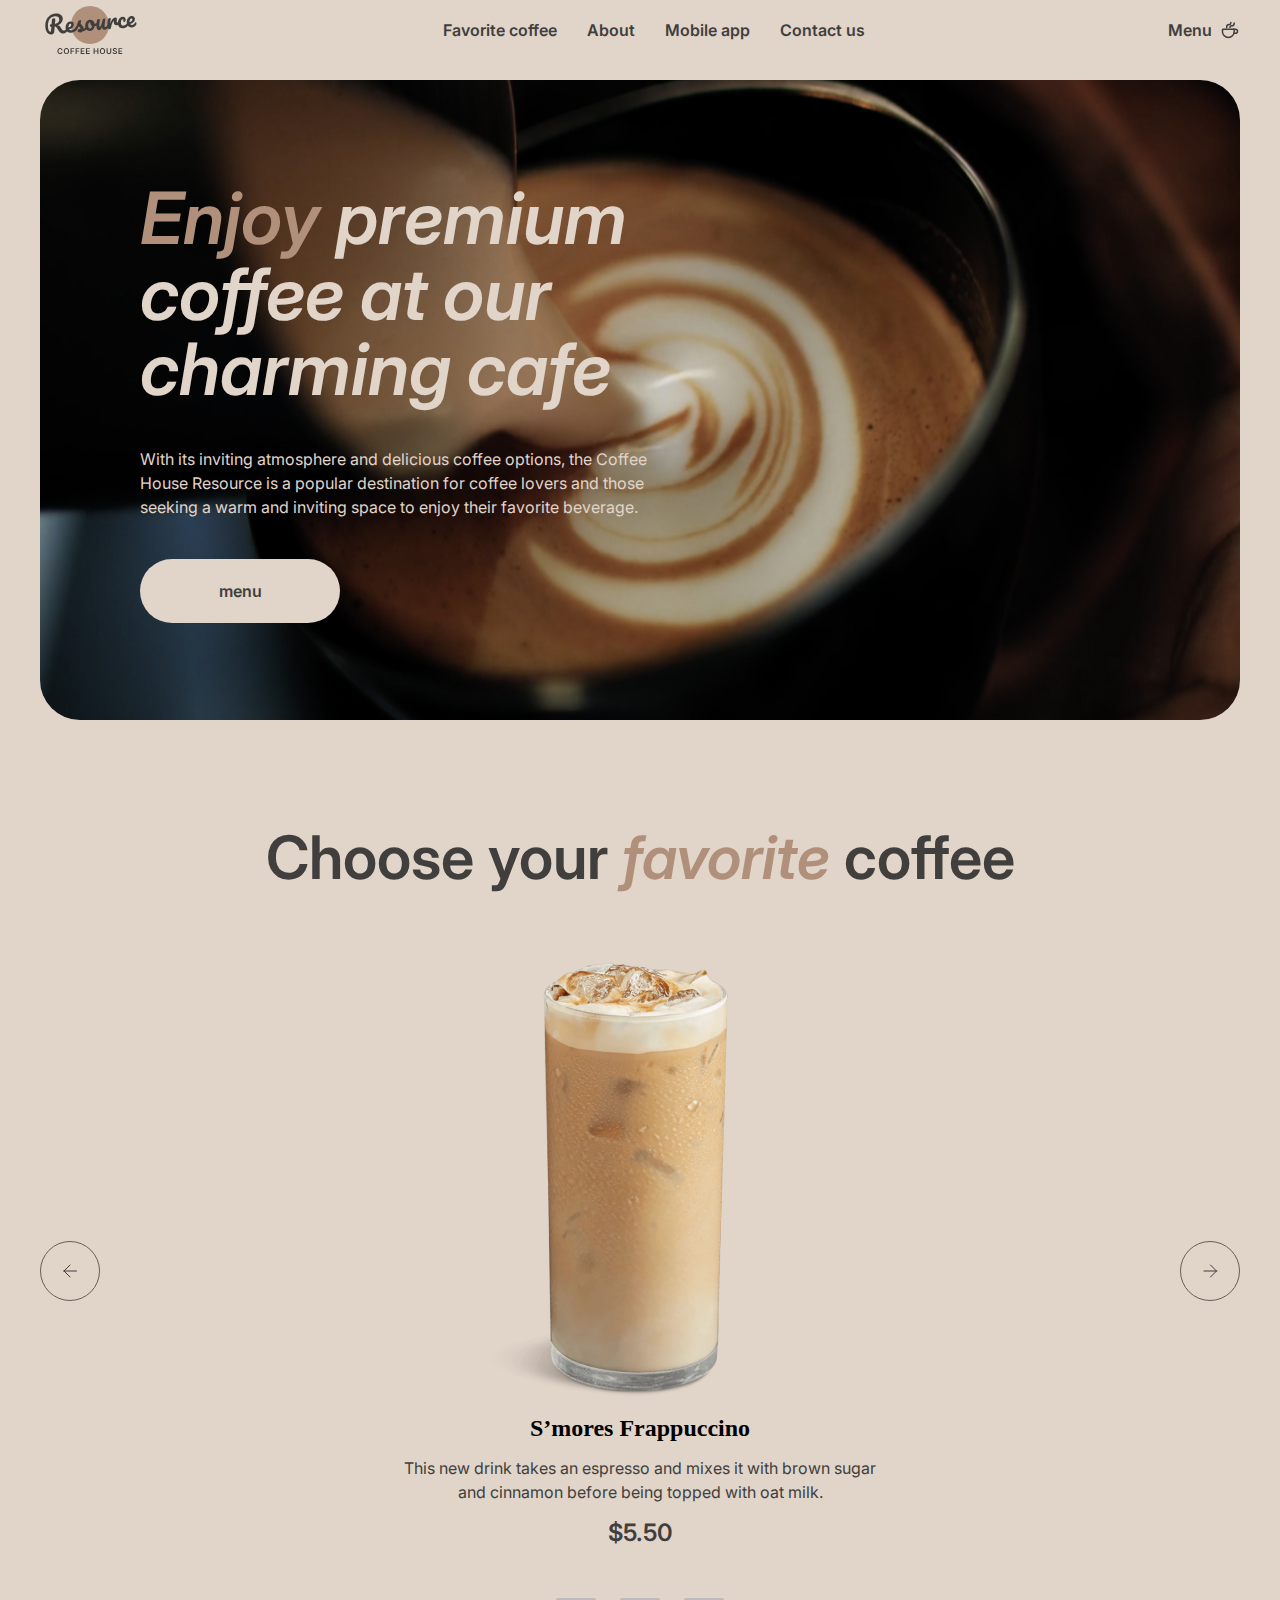
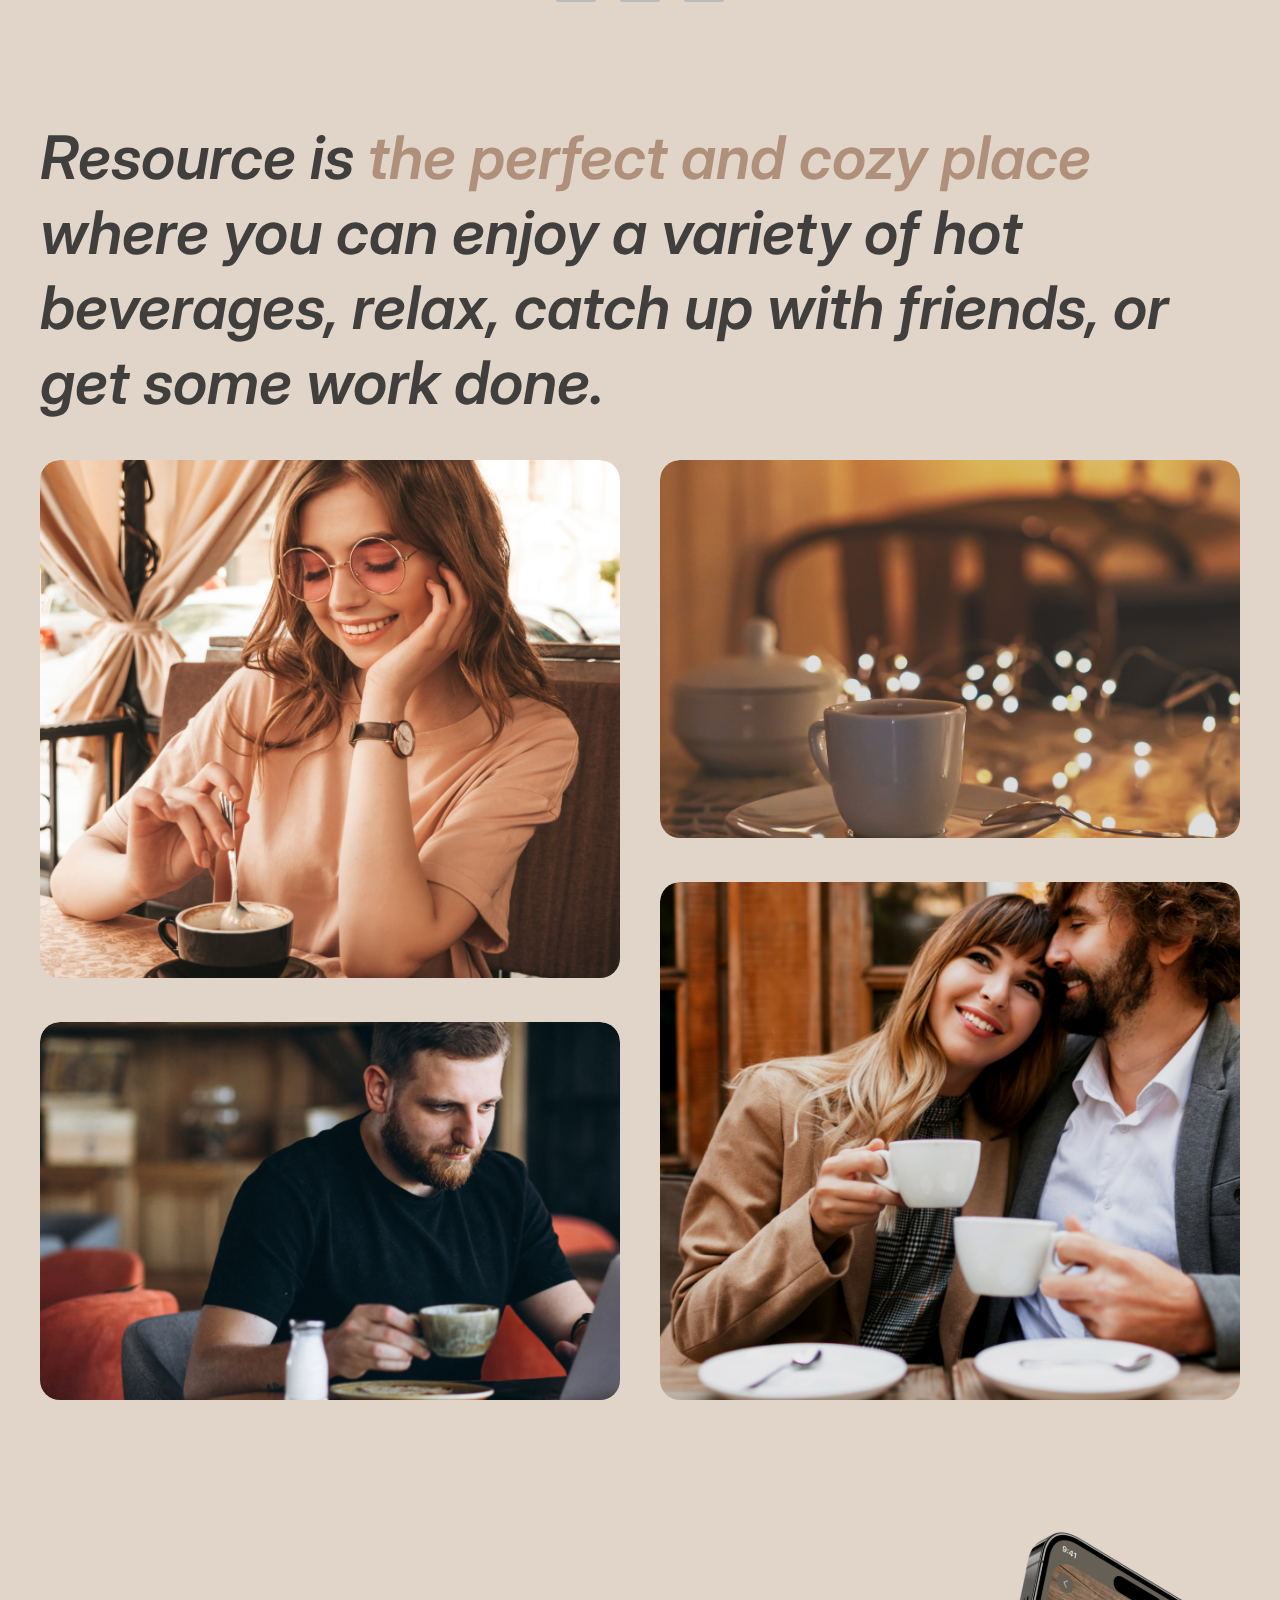
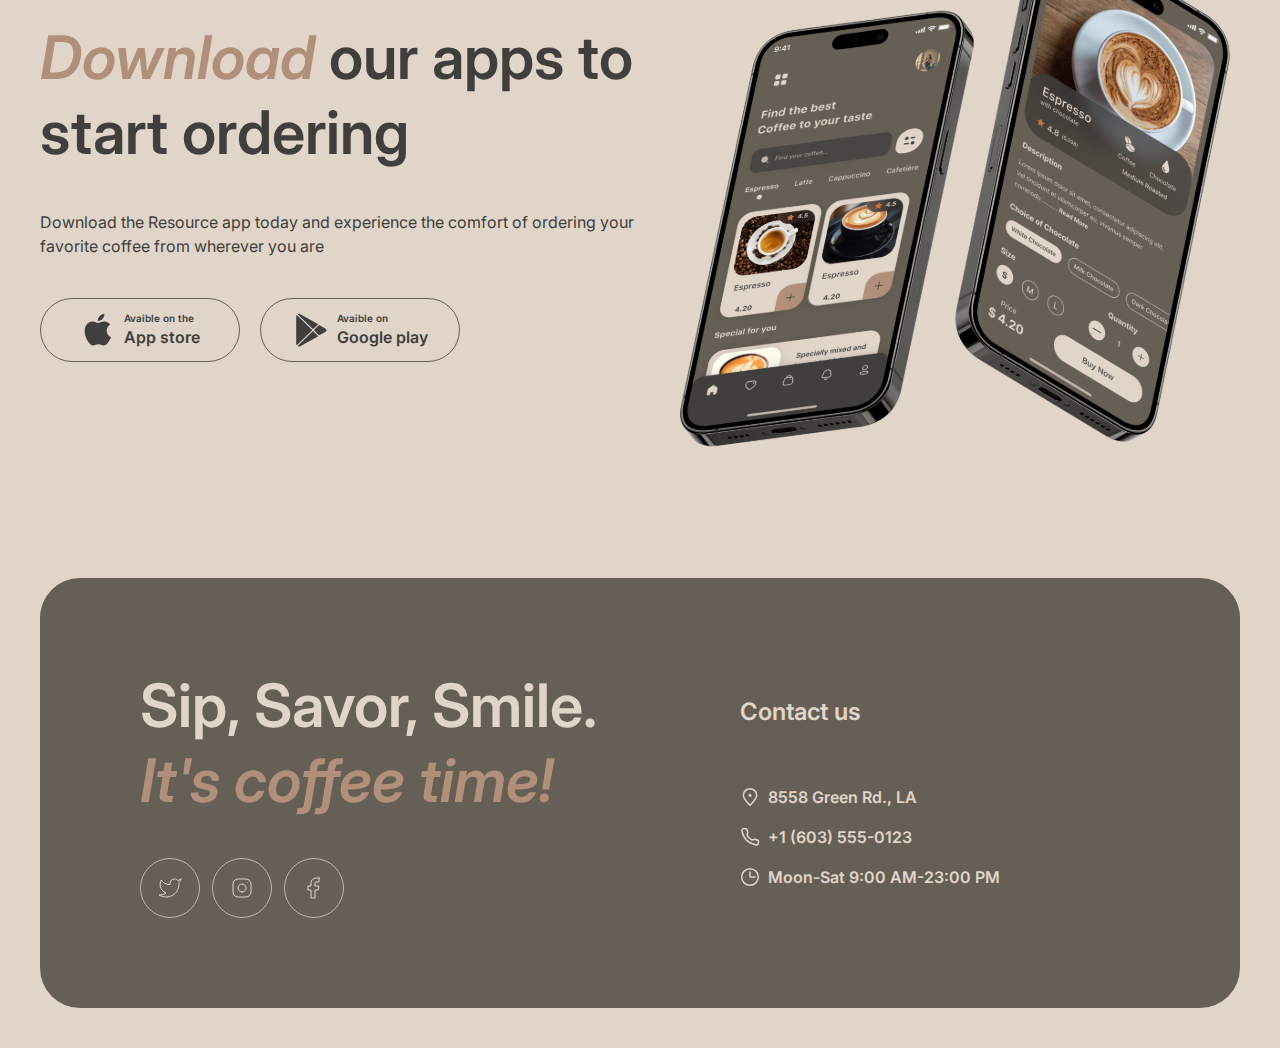
==== commit 5d4cc196: "fix: some elements from code" ====
--- a/index.html
+++ b/index.html
@@ -68,7 +68,7 @@
                     <h1 class="h1-favourites-coffee">Choose your<span  class="h1-span-favourites-coffee"> favorite </span>coffee</h1>
                 </div>
                 <div class="slider-favorites-coffee">
-                    <div class="buttons-left-favourites-coffee"><img class="width-buttons-slider" src="assets/left.svg" alt="left"></div>
+                    <div class="buttons-left-favourites-coffee buttons-arrow-slider"><img class="width-buttons-slider" src="assets/left.svg" alt="left"></div>
                     <div class="content-slider-favourites-coffee">
                         <img src="assets/coffee-slider-1.png" alt="coffee" class="img-favurites-coffee">
                         <h2 class="name-favourites.coffee">S’mores Frappuccino</h2>
@@ -80,7 +80,7 @@
                             <span class="dot"></span>
                         </div>
                     </div>
-                    <div class="buttons-right-favourites-coffee"><img class="width-buttons-slider" src="assets/right.svg" alt="right"></div>
+                    <div class="buttons-right-favourites-coffee buttons-arrow-slider"><img class="width-buttons-slider" src="assets/right.svg" alt="right"></div>
                 </div>
             </div>
         </div>
@@ -119,7 +119,7 @@
                                 </a>
                             </div>
                             <a href="#" class="buttons-app-store">
-                                <img class="img-buttons-mobile-app" src="assets/icon (1).svg" alt="">
+                                <img class="img-buttons-mobile-app" src="assets/icon2.svg" alt="">
                                 <div class="buttons-content">
                                     <p class="paragraph-buttons-mobile-app">Avaible on</p>
                                     <h3 class="h3-buttons-mobile-app">Google play</h3>
@@ -150,8 +150,14 @@
                     <h1 class="footer-contact-us-title">Contact us</h1>
                     <div class="footer-contact-us-info">
                         <ul class="ul-footer-contact-us-info" >
-                            <li class="li-footer-contact-us-info" ><address  class="a-footer-contact-us-info"><img src="assets/pin-alt.svg" alt=""> 8558 Green Rd.,   LA      </address></li>
-                            <li class="li-footer-contact-us-info" ><a  class="a-footer-contact-us-info" href="tel:+1234567890"> <img src="assets/phone.svg" alt="">+1 (603) 555-0123</a></li>
+                            <li class="li-footer-contact-us-info" >
+                                <address class="a-footer-contact-us-info">
+                                <img src="assets/pin-alt.svg" alt="">
+                                <a class="a-footer-contact-us-info-text" href="https://maps.google.com?q=8558%20Green%20Rd.,%20LA" target="_blank">
+                                    8558 Green Rd., LA
+                                </a>
+                            </address></li>
+                            <li class="li-footer-contact-us-info" ><a  class="a-footer-contact-us-info" href="tel:+380931158146"> <img src="assets/phone.svg" alt="">+1 (603) 555-0123</a></li>
                             <li class="li-footer-contact-us-info" ><img src="assets/clock.svg" alt="">Moon-Sat 9:00 AM-23:00 PM</li>
                         </ul>
                     </div>
--- a/style/style.css
+++ b/style/style.css
@@ -24,15 +24,13 @@
 }
 
 .container {
-    width: 1440px;
+    max-width: 90rem;
     margin: 0 auto;
     padding: 0 40px;
 }
  /* Navigation block */
 
 .navigation {
-    display: flex;
-    flex-direction: row;
     margin-bottom: 20px;
 }
 .nav {
@@ -289,7 +287,13 @@
 .width-buttons-slider {
     width: 100%;
 }
-
+.buttons-arrow-slider:hover {
+    background-color: #665F55;
+}
+.width-buttons-slider:hover {
+    filter: invert(1);
+    color: #E1D4C9;
+}
 .name-favourites.coffee {
     color: #403F3D;
     font-family: Inter;
@@ -315,11 +319,11 @@
     font-weight: 600;
     line-height: 125%;
 }
-.buttons-right-favourites-coffee {
-    border-radius: 100px;
-}
-.buttons-left-favourites-coffee {
-    border-radius: 100px;
+.buttons-arrow-slider {
+    border-radius: 100%;
+    display: flex;
+    justify-content: center;
+    align-items: center;
 }
 .slider-dots {
     text-align: center;
@@ -642,6 +646,18 @@
 display: flex;
 gap: 8px;
 }
+.a-footer-contact-us-info-text {
+    color: #E1D4C9;
+    font-family: Inter;
+    font-size: 16px;
+    font-style: normal;
+    font-weight: 600;
+    line-height: 150%;
+    position: relative;
+    cursor: pointer;
+    display: flex;
+    gap: 8px;
+}
 
 
 /*  BURGER MENU */
@@ -656,127 +672,26 @@
 
 /*  MEDIA  */
 
-/* MEDIA 768 PX */
-
-@media screen and (max-width: 1400px) {
-    .container {
-        width: 1360px;
-    }
-    .images-width {
-        width: 610px;
-    }
-}
-@media screen and (max-width: 1380px) {
-    .container {
-        width: 1330px;
-    }
-    .images-width {
-        width: 600px;
-    }
-}
-
-@media screen and (max-width: 1360px) {
-    .container {
-        width: 1300px;
-    }
-    .images-width {
-        width: 590px;
-    }
-}
-
-@media screen and (max-width: 1330px) {
-    .container {
-        width: 1280px;
-    }
-    .images-width {
-        width: 580px;
-    }
-}
-
-@media screen and (max-width: 1300px) {
-    .container {
-        width: 1260px;
-    }
-    .images-width {
-        width: 570px;
-    }
-}
-
-@media screen and (max-width: 1260px) {
-    .container {
-        width: 1200px;
-    }
-    .images-width {
-        width: 540px;
-    }
-}
-@media screen and (max-width: 1200px) {
-    .container {
-        width: 1160px;
-    }
-    .images-width {
-        width: 500px;
-    }
-}
-
-@media screen and (max-width: 1160px) {
-    .container {
-        width: 1100px;
-    }
-    .images-width {
-        width: 490px;
-    }
-}
-
-@media screen and (max-width: 1100px) {
-    .container {
-        width: 1060px;
-    }
-    .images-width {
-        width: 470px;
-    }
-}
-
 @media screen and (max-width: 1060px) {
-    .container {
-        width: 1000px;
-    }
-    .images-width {
-        width: 440px;
-    }
     .title-main-h1, .span-title-main-h1 {
-        font-size: 45px;
+        font-size: 55px;
     }
     .h1-favourites-coffee, .h1-span-favourites-coffee {
-        font-size: 45px;
+        font-size: 55px;
     }
     .h1-title-about, .span-h1-title-about {
-        font-size: 45px;
+        font-size: 55px;
     }
     .h1-mobile-app-download-content, .span-mobile-app-download-content {
-        font-size: 45px;
+        font-size: 55px;
     }
     .h1-footer-coffee-time, .span-footer-coffee-time {
-        font-size: 45px;
-    }
-
-}
-@media screen and (max-width: 1000px) {
-    .container {
-        width: 960px;
-    }
-    .images-width {
-        width: 420px;
-    }
+        font-size: 55px;
+    }
+
 }
 
 @media screen and (max-width: 960px) {
-    .container {
-        width: 900px;
-    }
-    .images-width {
-        width: 400px;
-    }
     .mobile-app-download-content-center {
         width: 440px;
     }
@@ -784,7 +699,7 @@
         width: 500px;
     }
     .h1-mobile-app-download-content, .span-mobile-app-download-content {
-        font-size: 30px;
+        font-size: 40px;
         font-style: normal;
         font-weight: 600;
         line-height: 95%;
@@ -807,22 +722,19 @@
         line-height: 100%;
     }
     .title-main-h1, .span-title-main-h1 {
-        font-size: 30px;
+        font-size: 40px;
     }
     .h1-favourites-coffee, .h1-span-favourites-coffee {
-        font-size: 30px;
+        font-size: 40px;
     }
     .h1-title-about, .span-h1-title-about {
-        font-size: 30px;
+        font-size: 40px;
     }
     .h1-mobile-app-download-content, .span-mobile-app-download-content {
-        font-size: 30px;
+        font-size: 40px;
     }
     .h1-footer-coffee-time, .span-footer-coffee-time {
-        font-size: 30px;
-    }
-    .enjoy-main-background {
-        height: 500px;
+        font-size: 40px;
     }
     .menu-button-main {
         width: 110px;
@@ -830,14 +742,12 @@
         font-size: 12px;
         line-height: 100%;
     }
-    .title-main {
-        width: 440px;
-    }
+
     .paragraph-main {
-        font-size: 12px;
+        font-size: 16px;
         font-style: normal;
         font-weight: 400;
-        line-height: 125%;
+        line-height: 150%;
     }
     .footer-coffee-time {
         width: 440px;
@@ -859,49 +769,6 @@
     .a-footer-contact-us-info {
         font-size: 12px;
         line-height: 125%;
-    }
-}
-
-@media screen and (max-width: 900px) {
-    .container {
-        width: 860px;
-    }
-    .images-width {
-        width: 370px;
-    }
-}
-
-@media screen and (max-width: 860px) {
-    .container {
-        width: 800px;
-    }
-    .images-width {
-        width: 360px;
-    }
-}
-@media screen and (max-width: 830px) {
-    .container {
-        width: 790px;
-    }
-    .images-width {
-        width: 320px;
-    }
-}
-
-@media screen and (max-width: 800px) {
-    .container {
-        width: 768px;
-    }
-    .images-width {
-        width: 310px;
-    }
-}
-@media screen and (max-width: 800px) {
-    .container {
-        width: 768px;
-    }
-    .images-width {
-        width: 310px;
     }
 }
 
@@ -1010,8 +877,4 @@
         font-weight: 600;
         line-height: 125%;
     }
-    .container {
-        width: 688px;
-    }
-
 }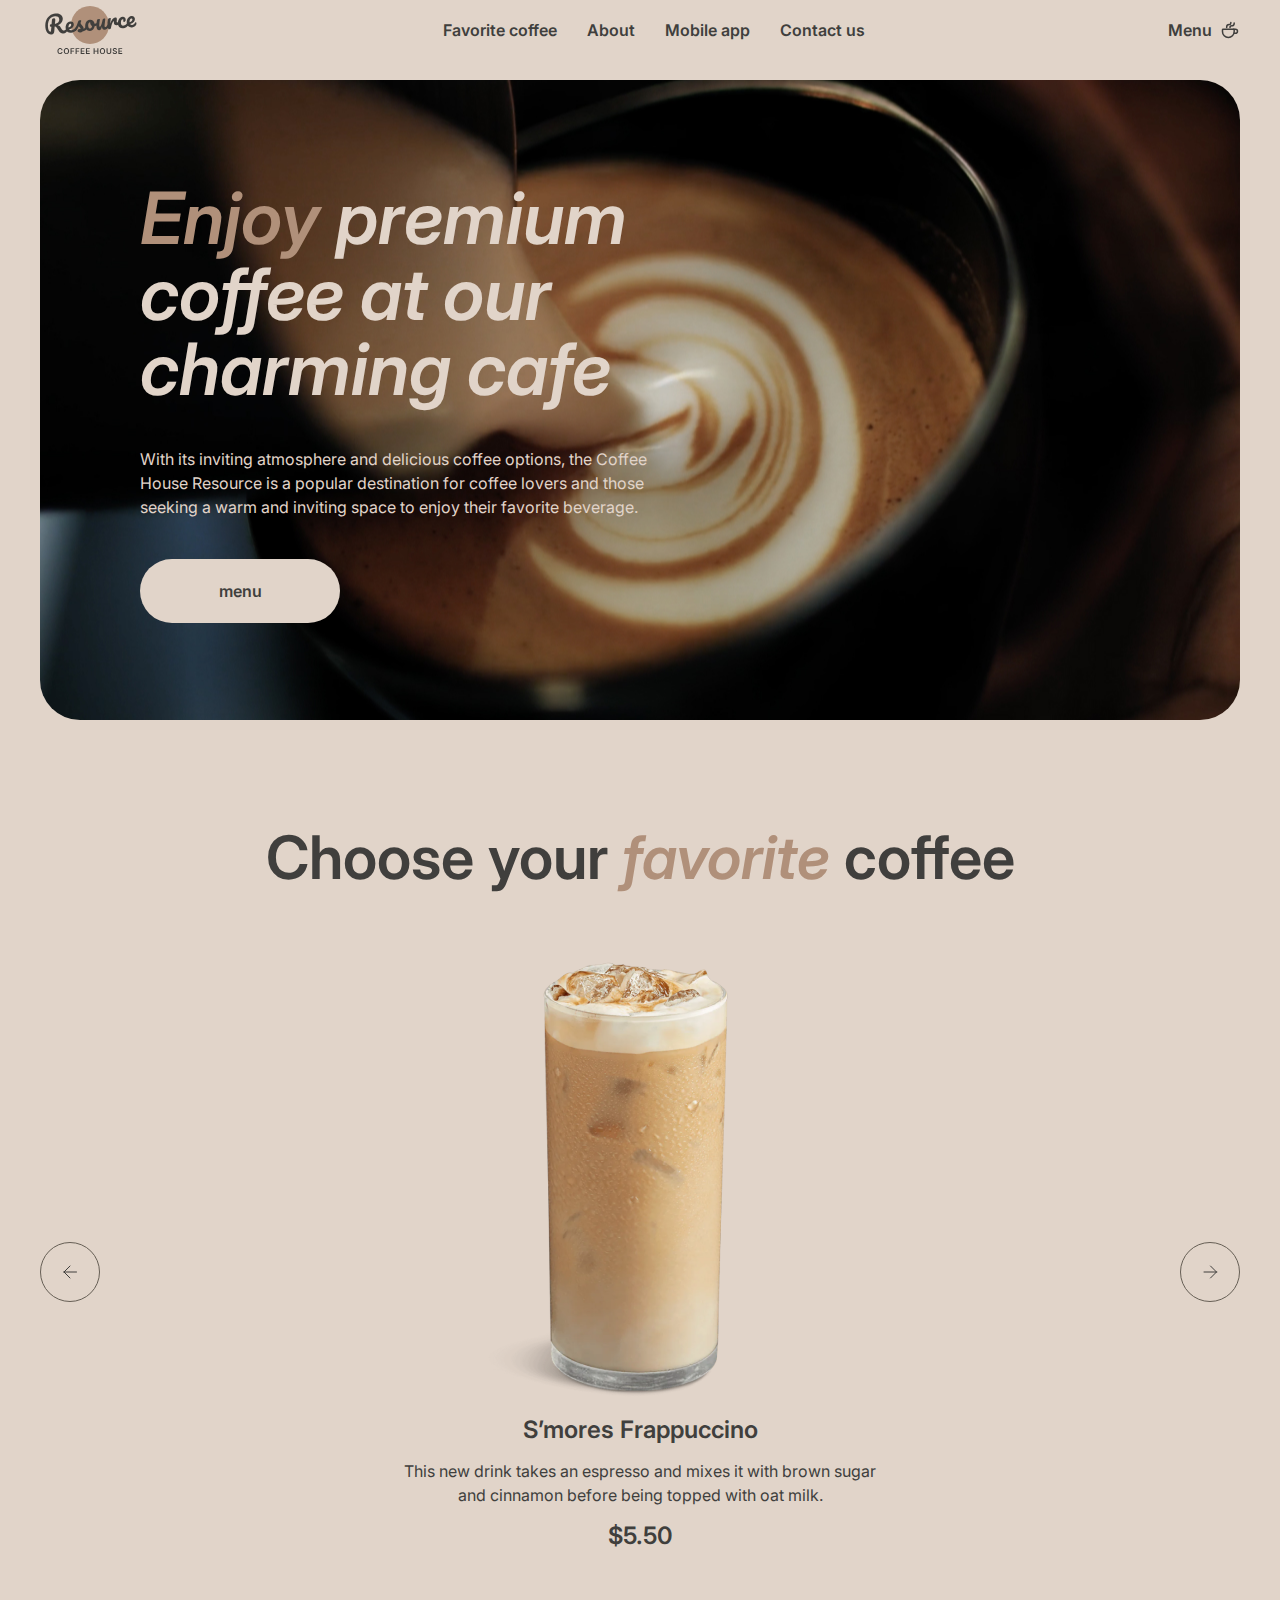
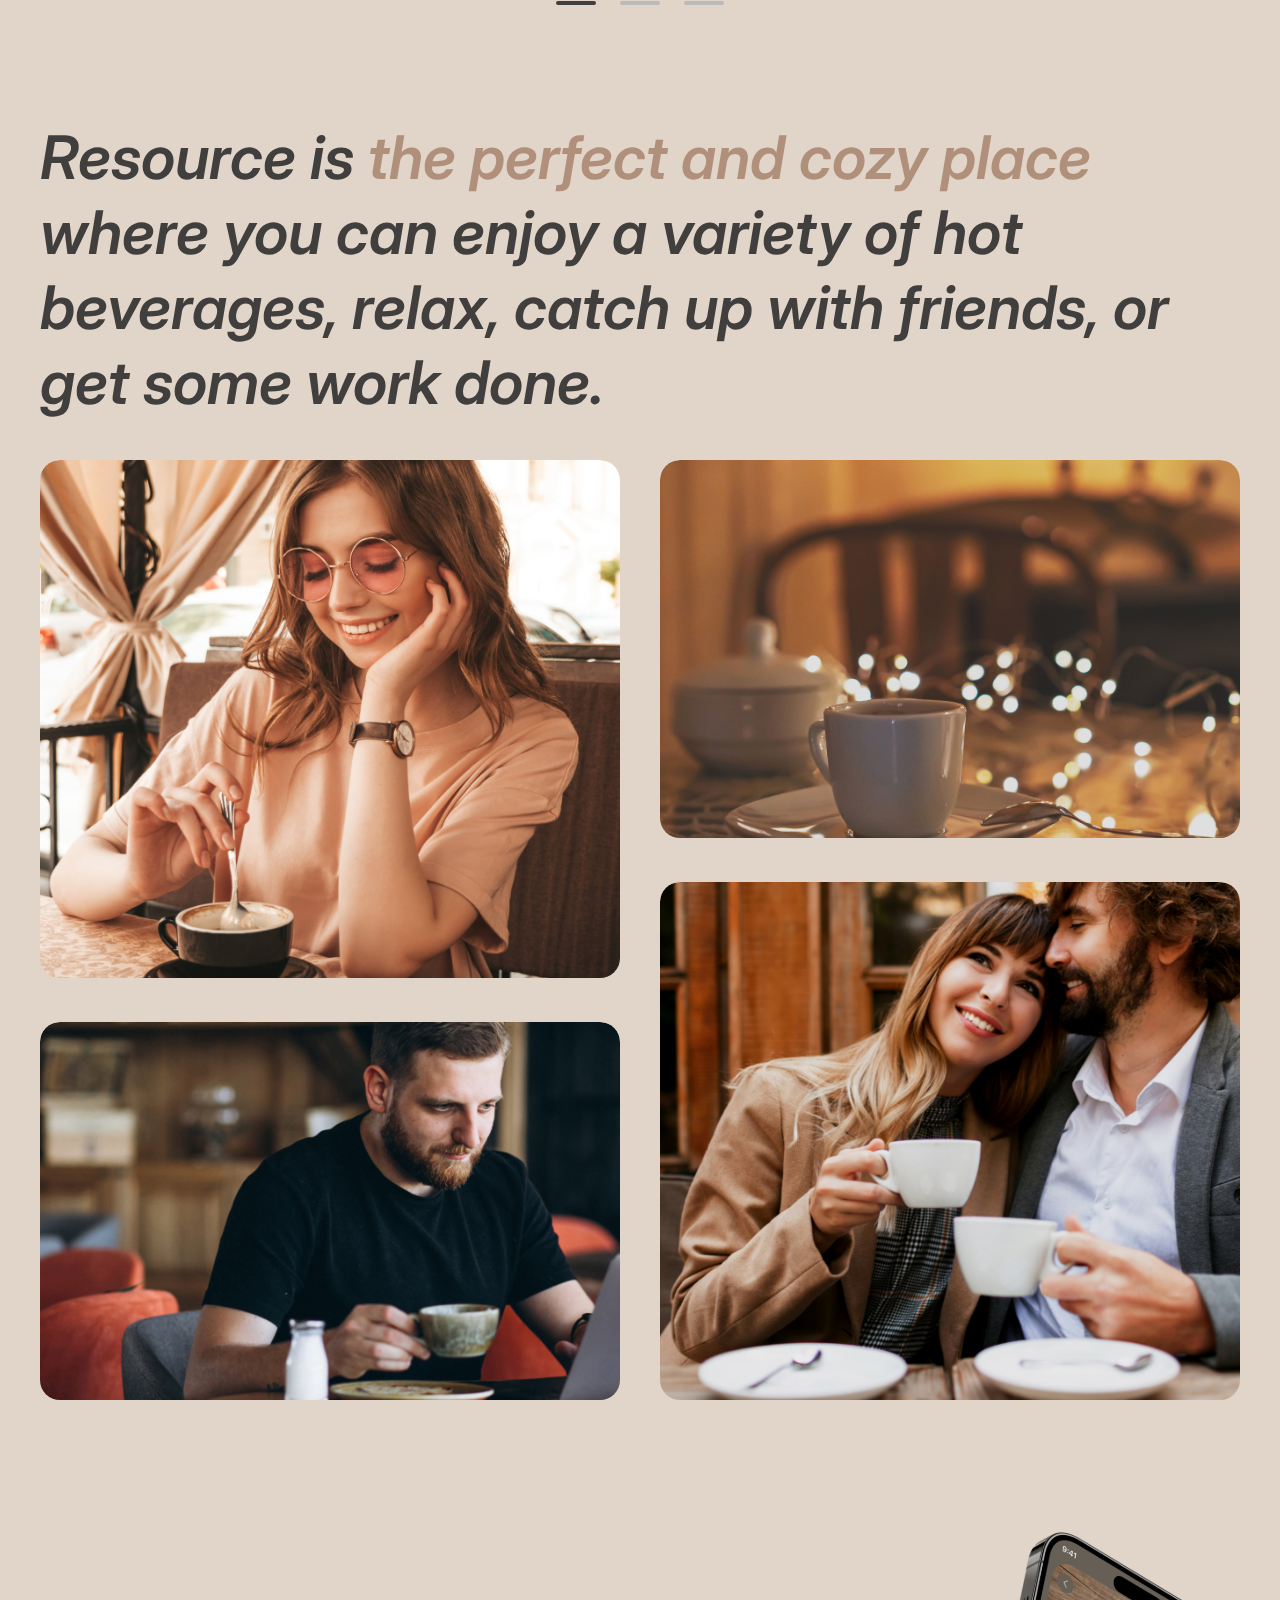
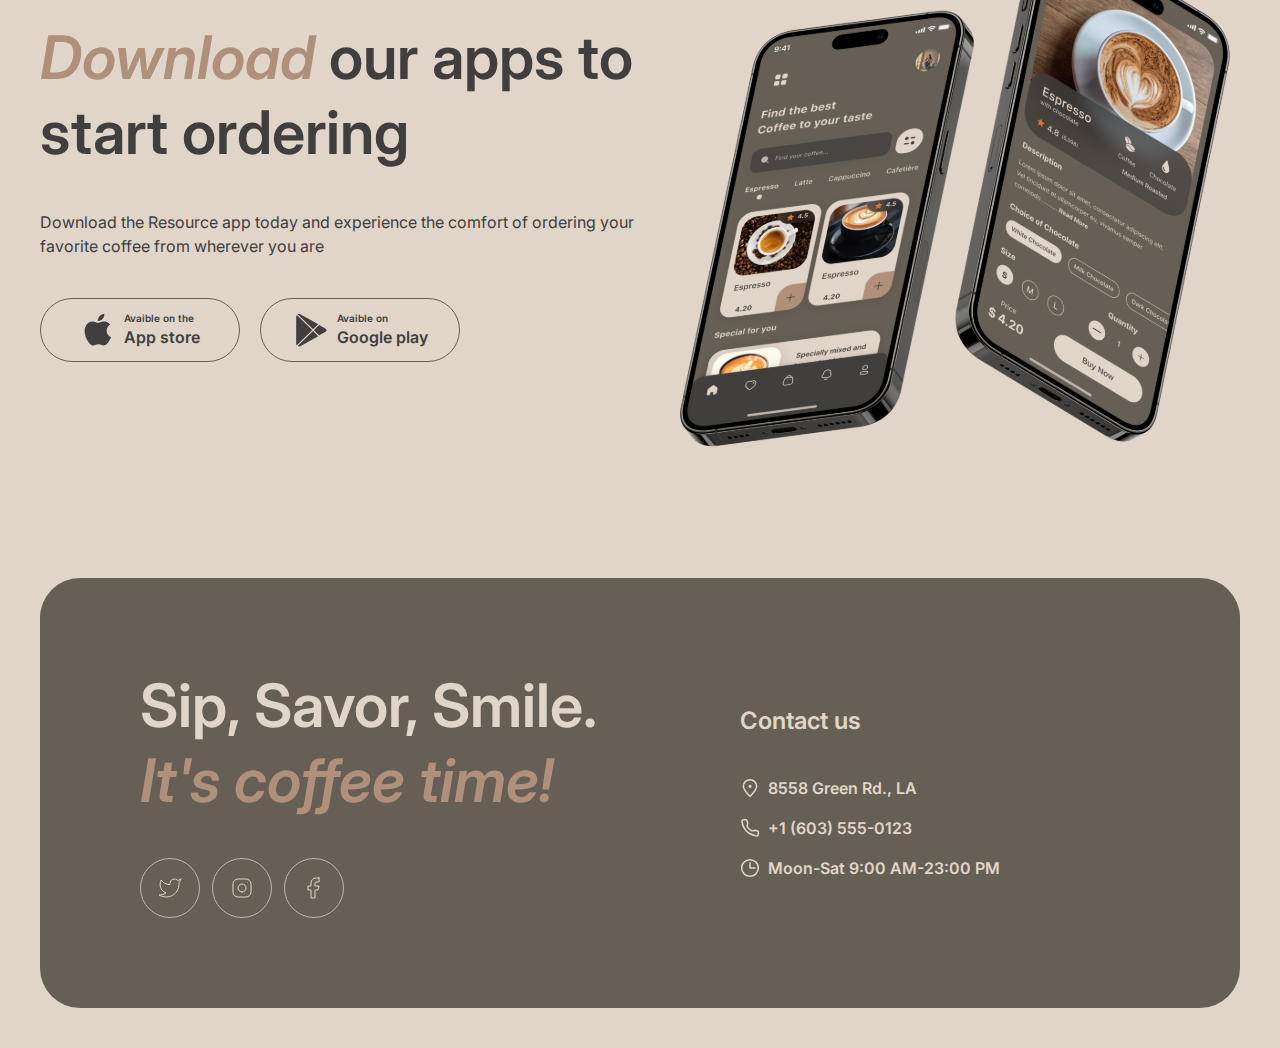
==== commit bd463ea8: "add adaptive on page home" ====
--- a/index.html
+++ b/index.html
@@ -71,7 +71,7 @@
                     <div class="buttons-left-favourites-coffee buttons-arrow-slider"><img class="width-buttons-slider" src="assets/left.svg" alt="left"></div>
                     <div class="content-slider-favourites-coffee">
                         <img src="assets/coffee-slider-1.png" alt="coffee" class="img-favurites-coffee">
-                        <h2 class="name-favourites.coffee">S’mores Frappuccino</h2>
+                        <h2 class="name-favourites-coffee">S’mores Frappuccino</h2>
                         <p class="paragraph-favourites-coffee">This new drink takes an espresso and mixes it with brown sugar and cinnamon before being topped with oat milk.</p>
                         <h2 class="price-favourites-coffee">$5.50</h2>
                         <div class="slider-dots">
@@ -92,10 +92,10 @@
                 <div class="photogallery-about">
                     <div class="photogallery-about-verticale1 images-width">
                         <div class="about-photo-scale"><img class="photo-about" src="assets/about-1.png" alt="photo about1"></div>
-                        <div class="about-photo-scale"><img class="photo-about" src="assets/about-3.png" alt="photo about2"></div>
+                        <div class="about-photo-scale photo-scale-none"><img class="photo-about" src="assets/about-3.png" alt="photo about2"></div>
                     </div>
                     <div class="photogallery-about-verticale2 images-width">
-                        <div class="about-photo-scale"><img class="photo-about" src="assets/about-2.png" alt="photo about3"></div>
+                        <div class="about-photo-scale photo-scale-none"><img class="photo-about" src="assets/about-2.png" alt="photo about3"></div>
                         <div class="about-photo-scale"><img class="photo-about" src="assets/about-4.png" alt="photo about4"></div>
                     </div>
                 </div>
--- a/style/style.css
+++ b/style/style.css
@@ -174,7 +174,7 @@
 
 .title-main {
     display: flex;
-    width: 530px;
+    max-width: 530px;
     flex-direction: column;
     justify-content: center;
     align-items: flex-start;
@@ -294,7 +294,7 @@
     filter: invert(1);
     color: #E1D4C9;
 }
-.name-favourites.coffee {
+.name-favourites-coffee {
     color: #403F3D;
     font-family: Inter;
     font-size: 24px;
@@ -338,6 +338,9 @@
     border-radius: 100px;
     display: inline-block;
     transition: background-color 0.6s ease;
+}
+.dot:first-child {
+    background-color: #403F3D;
 }
 
 .dot.active {
@@ -579,10 +582,9 @@
 
 .footer-contact-us {
     width: 530px;
-    height: 250px;
     display: flex;
     flex-direction: column;
-    justify-content: space-around;
+    gap: 40px;
 }
 .footer-contact-us-title {
 color: #E1D4C9;
@@ -672,24 +674,6 @@
 
 /*  MEDIA  */
 
-@media screen and (max-width: 1060px) {
-    .title-main-h1, .span-title-main-h1 {
-        font-size: 55px;
-    }
-    .h1-favourites-coffee, .h1-span-favourites-coffee {
-        font-size: 55px;
-    }
-    .h1-title-about, .span-h1-title-about {
-        font-size: 55px;
-    }
-    .h1-mobile-app-download-content, .span-mobile-app-download-content {
-        font-size: 55px;
-    }
-    .h1-footer-coffee-time, .span-footer-coffee-time {
-        font-size: 55px;
-    }
-
-}
 
 @media screen and (max-width: 960px) {
     .mobile-app-download-content-center {
@@ -722,25 +706,19 @@
         line-height: 100%;
     }
     .title-main-h1, .span-title-main-h1 {
-        font-size: 40px;
+        font-size: 72px;
     }
     .h1-favourites-coffee, .h1-span-favourites-coffee {
-        font-size: 40px;
+        font-size: 60px;
     }
     .h1-title-about, .span-h1-title-about {
-        font-size: 40px;
+        font-size: 60px;
     }
     .h1-mobile-app-download-content, .span-mobile-app-download-content {
-        font-size: 40px;
+        font-size: 50px;
     }
     .h1-footer-coffee-time, .span-footer-coffee-time {
         font-size: 40px;
-    }
-    .menu-button-main {
-        width: 110px;
-        padding: 10px 68px;
-        font-size: 12px;
-        line-height: 100%;
     }
 
     .paragraph-main {
@@ -877,4 +855,134 @@
         font-weight: 600;
         line-height: 125%;
     }
-}+    .title-main {
+        margin: 0 0 0 60px;
+        padding: 100px 0 0 0;
+    }
+    .h1-favourites-coffee, .h1-span-favourites-coffee {
+        font-size: 60px;
+    }
+    .h1-title-about, .span-h1-title-about {
+        font-size: 60px;
+    }
+    .photogallery-about {
+        display: flex;
+        flex-direction: column;
+    }
+    .photo-scale-none {
+        display: none;
+    }
+    .mobile-app-download {
+        display: flex;
+        flex-direction: column;
+        gap: 100px;
+    }
+    .mobile-app-download-content {
+        width: 100%;
+    }
+    .mobile-app-download-content-center {
+        width: 100%;
+    }
+    .mobile-app-images {
+        display: flex;
+        justify-content: center;
+    }
+    .h1-mobile-app-download-content, .span-mobile-app-download-content {
+        font-size: 60px;
+    }
+    .buttons-app-store {
+        width: 200px;
+        height: 64px;
+    }
+
+    .img-buttons-mobile-app {
+        width: 36px;
+        height: 36px;
+    }
+    .h3-buttons-mobile-app {
+    font-size: 16px;
+    line-height: 150%;
+    }
+    .paragraph-buttons-mobile-app {
+        font-size: 10px;
+        line-height: 140%;
+    }
+    .footer-block {
+        flex-direction: column;
+        height: 100%;
+        padding: 100px 0;
+    }
+    .footer-coffee-time {
+        max-width: 568px;
+        height: 100%;
+        margin: 0;
+    }
+    .h1-footer-coffee-time, .span-footer-coffee-time {
+        font-size: 60px;
+    }
+    .footer-contact-us {
+        max-width: 568px;
+        height: 100%;
+    }
+    .footer-contact-us-title {
+        font-size: 24px;
+        line-height: 125%;
+    }
+    .li-footer-contact-us-info {
+        font-size: 16px;
+        line-height: 150%;
+    }
+    .a-footer-contact-us-info {
+        font-size: 16px;
+        line-height: 150%;
+    }
+}
+
+@media screen and (max-width: 680px) {
+    .title-main-h1, .span-title-main-h1 {
+        font-size: 42px;
+    }
+    .h1-favourites-coffee, .h1-span-favourites-coffee {
+        font-size: 32px;
+    }
+    .h1-title-about, .span-h1-title-about {
+        font-size: 32px;
+    }
+    .h1-mobile-app-download-content, .span-mobile-app-download-content {
+        font-size: 32px;
+    }
+    .h1-footer-coffee-time, .span-footer-coffee-time {
+        font-size: 32px;
+    }
+}
+
+
+@media screen and (max-width: 600px) {
+    .buttons-mobile-app-download {
+        flex-direction: column;
+    }
+    .footer-coffee-time {
+        width: 316px;
+    }
+    .footer-contact-us {
+        width: 316px;
+    }
+}
+
+@media screen and (max-width: 460px) {
+    .container {
+        padding: 0 16px;
+    }
+}
+@media screen and (max-width: 380px) {
+    .title-main {
+        margin: 0 0 0 16px;
+        padding: 60px 0 0 0;
+    }
+    .enjoy-main-background {
+        max-height: 552px;
+    }
+    .buttons-arrow-slider {
+        display: none;
+    }
+}
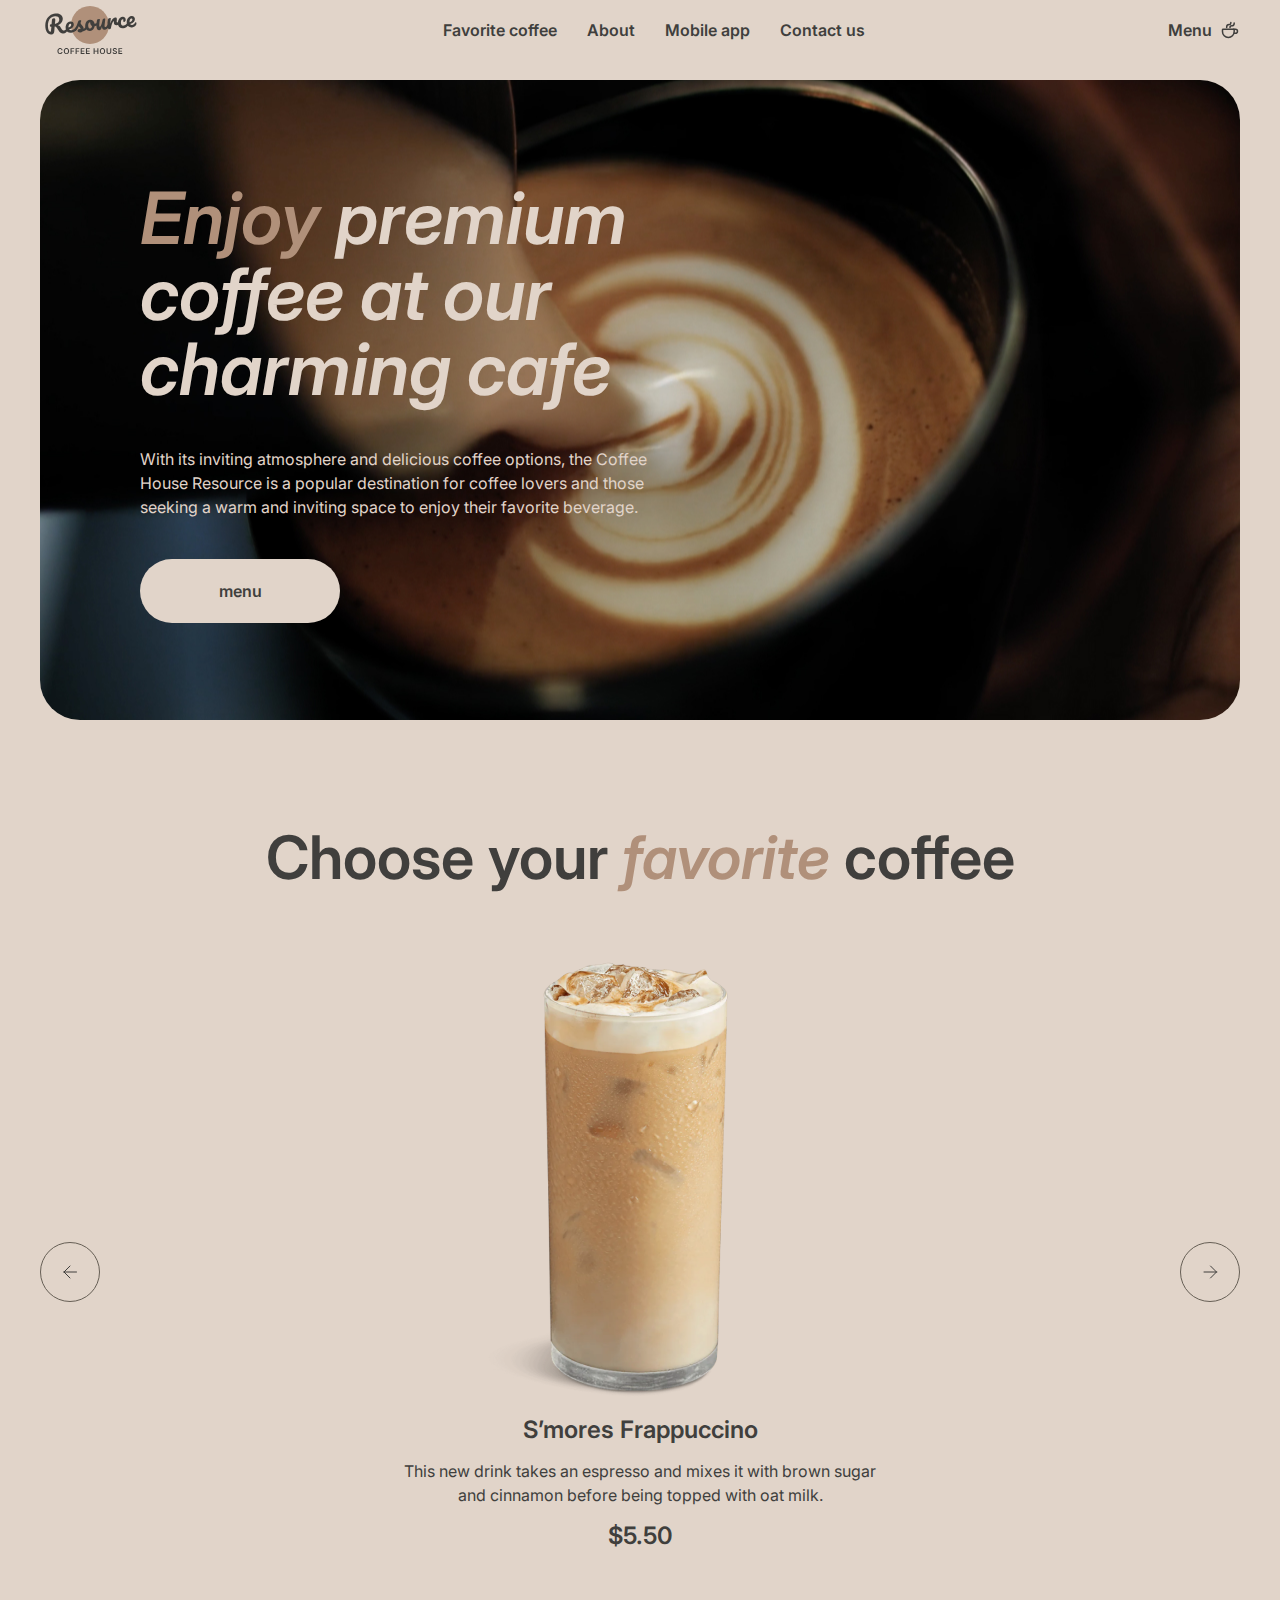
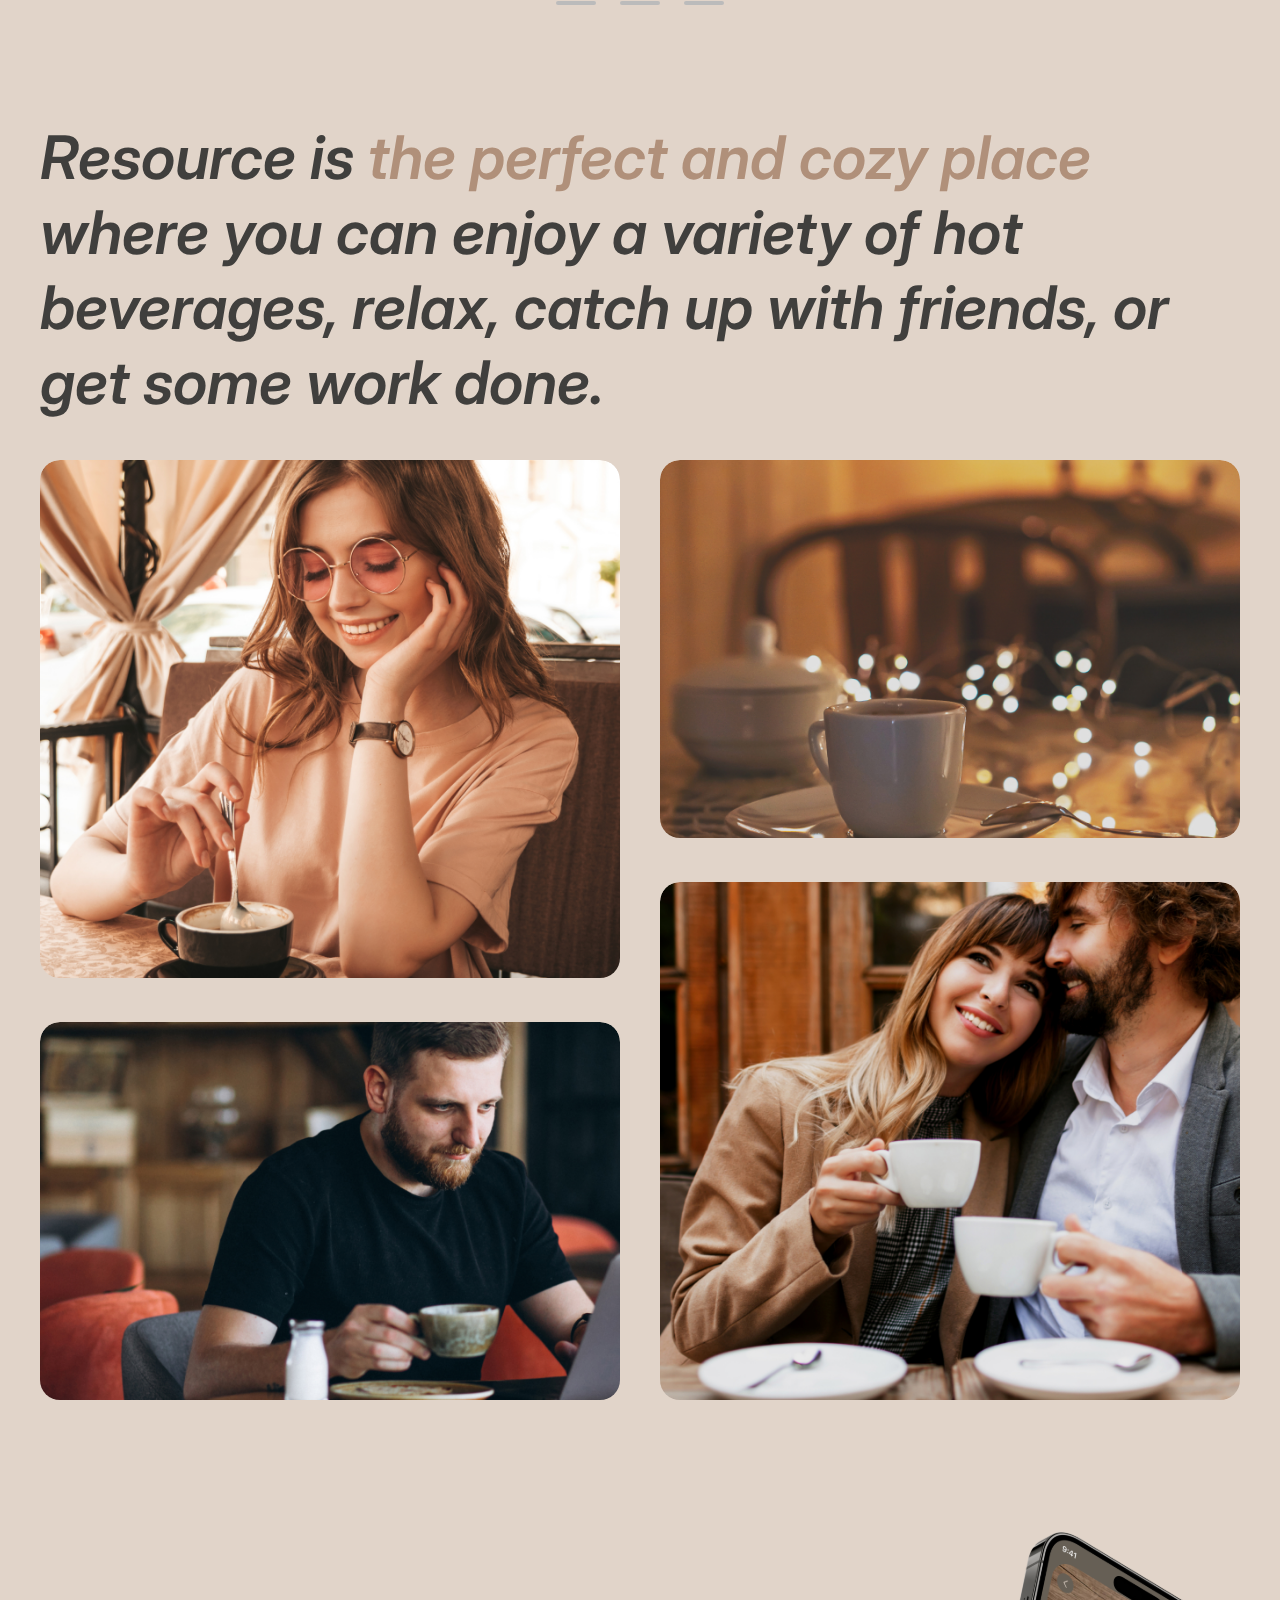
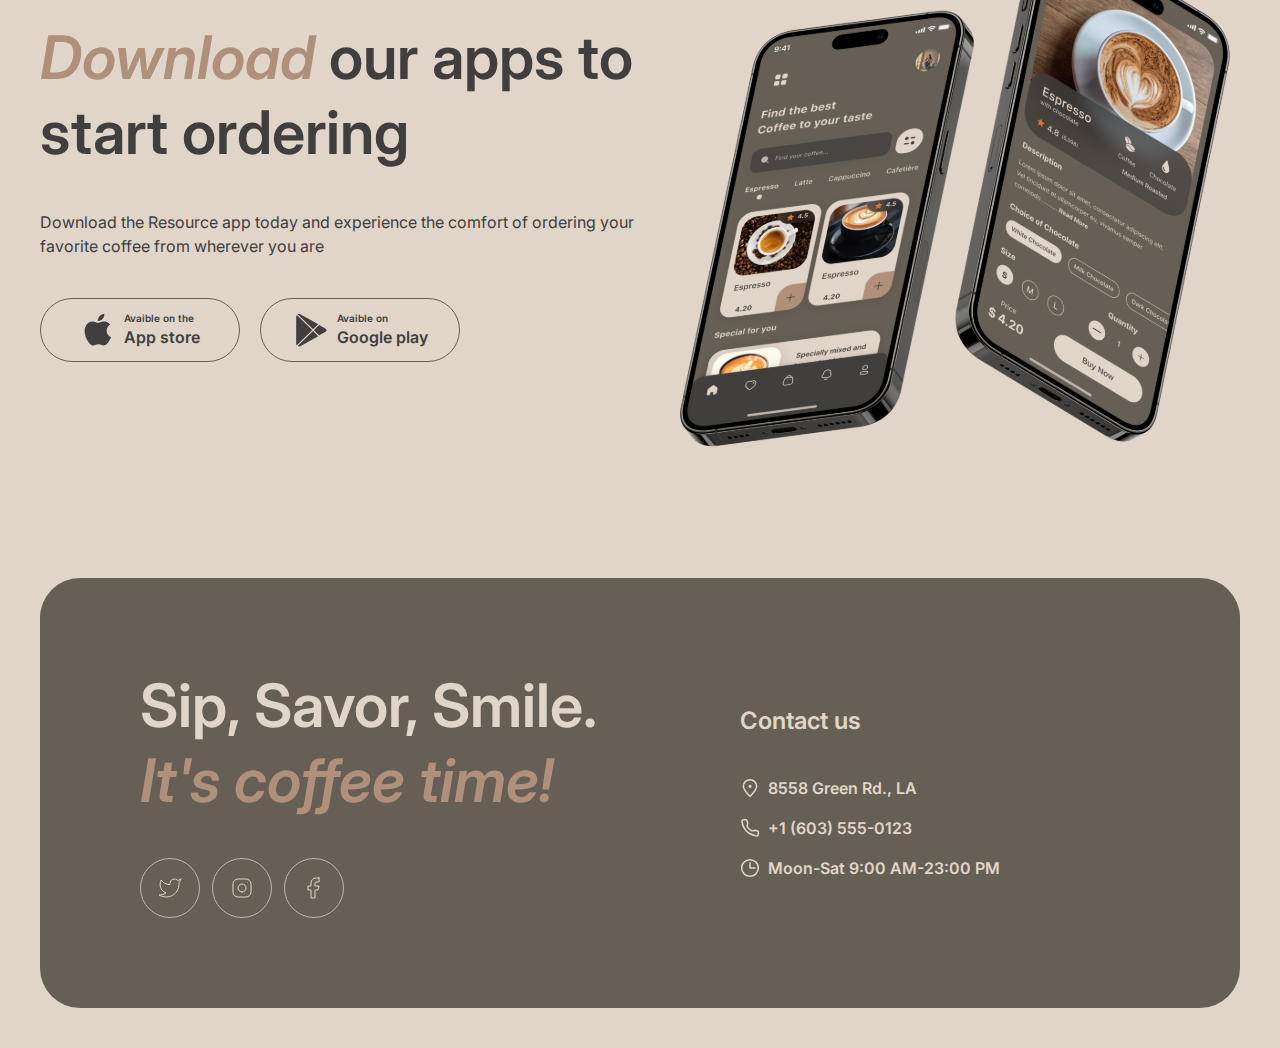
==== commit ae9f06fe: "feat slider on section favorites coffee and add some functional on navigation block" ====
--- a/index.html
+++ b/index.html
@@ -70,10 +70,24 @@
                 <div class="slider-favorites-coffee">
                     <div class="buttons-left-favourites-coffee buttons-arrow-slider"><img class="width-buttons-slider" src="assets/left.svg" alt="left"></div>
                     <div class="content-slider-favourites-coffee">
-                        <img src="assets/coffee-slider-1.png" alt="coffee" class="img-favurites-coffee">
-                        <h2 class="name-favourites-coffee">S’mores Frappuccino</h2>
-                        <p class="paragraph-favourites-coffee">This new drink takes an espresso and mixes it with brown sugar and cinnamon before being topped with oat milk.</p>
-                        <h2 class="price-favourites-coffee">$5.50</h2>
+                        <div class="content-slider-favourites-coffee-swipe">
+                            <img src="assets/coffee-slider-1.png" alt="coffee" class="img-favurites-coffee">
+                            <h2 class="name-favourites-coffee">S’mores Frappuccino</h2>
+                            <p class="paragraph-favourites-coffee">This new drink takes an espresso and mixes it with brown sugar and cinnamon before being topped with oat milk.</p>
+                            <h2 class="price-favourites-coffee">$5.50</h2>
+                        </div>
+                        <div class="content-slider-favourites-coffee-swipe hidden">
+                            <img src="assets/coffee-slider-2.png" alt="coffee" class="img-favurites-coffee">
+                            <h2 class="name-favourites-coffee">Caramel Macchiato</h2>
+                            <p class="paragraph-favourites-coffee">Fragrant and unique classic espresso with rich caramel-peanut syrup, with cream under whipped thick foam.</p>
+                            <h2 class="price-favourites-coffee">$5.00</h2>
+                        </div>
+                        <div class="content-slider-favourites-coffee-swipe hidden">
+                            <img src="assets/coffee-slider-3.png" alt="coffee" class="img-favurites-coffee">
+                            <h2 class="name-favourites-coffee">Ice coffee</h2>
+                            <p class="paragraph-favourites-coffee">A popular summer drink that tones and invigorates. Prepared from coffee, milk and ice.</p>
+                            <h2 class="price-favourites-coffee">$4.50</h2>
+                        </div>
                         <div class="slider-dots">
                             <span class="dot"></span>
                             <span class="dot"></span>
--- a/style/style.css
+++ b/style/style.css
@@ -22,6 +22,11 @@
 body._lock {
     overflow: hidden;
 }
+
+.hidden {
+    display: none !important;
+}
+
 
 .container {
     max-width: 90rem;
@@ -339,13 +344,31 @@
     display: inline-block;
     transition: background-color 0.6s ease;
 }
-.dot:first-child {
-    background-color: #403F3D;
-}
 
 .dot.active {
     background-color: #717171;
 }
+
+.content-slider-favourites-coffee-swipe {
+    display: flex;
+    flex-direction: column;
+    text-align: center;
+    width: 480px;
+    opacity: 0;
+    transition: opacity 0.6s ease;
+    animation: slideIn 0.6s ease forwards;
+}
+
+.content-slider-favourites-coffee-swipe.hidden {
+    opacity: 0;
+    animation: slideOut 0.6s ease forwards;
+}
+
+.content-slider-favourites-coffee-swipe:not(.hidden) {
+    opacity: 1;
+    animation: slideIn 0.6s ease forwards;
+}
+
 
 /* About block */
 
@@ -986,3 +1009,28 @@
         display: none;
     }
 }
+
+
+/* Animation */
+
+@keyframes slideIn {
+    from {
+        transform: translateX(100%);
+        opacity: 0;
+    }
+    to {
+        transform: translateX(0);
+        opacity: 1;
+    }
+}
+
+@keyframes slideOut {
+    from {
+        transform: translateX(0);
+        opacity: 1;
+    }
+    to {
+        transform: translateX(-100%);
+        opacity: 0;
+    }
+}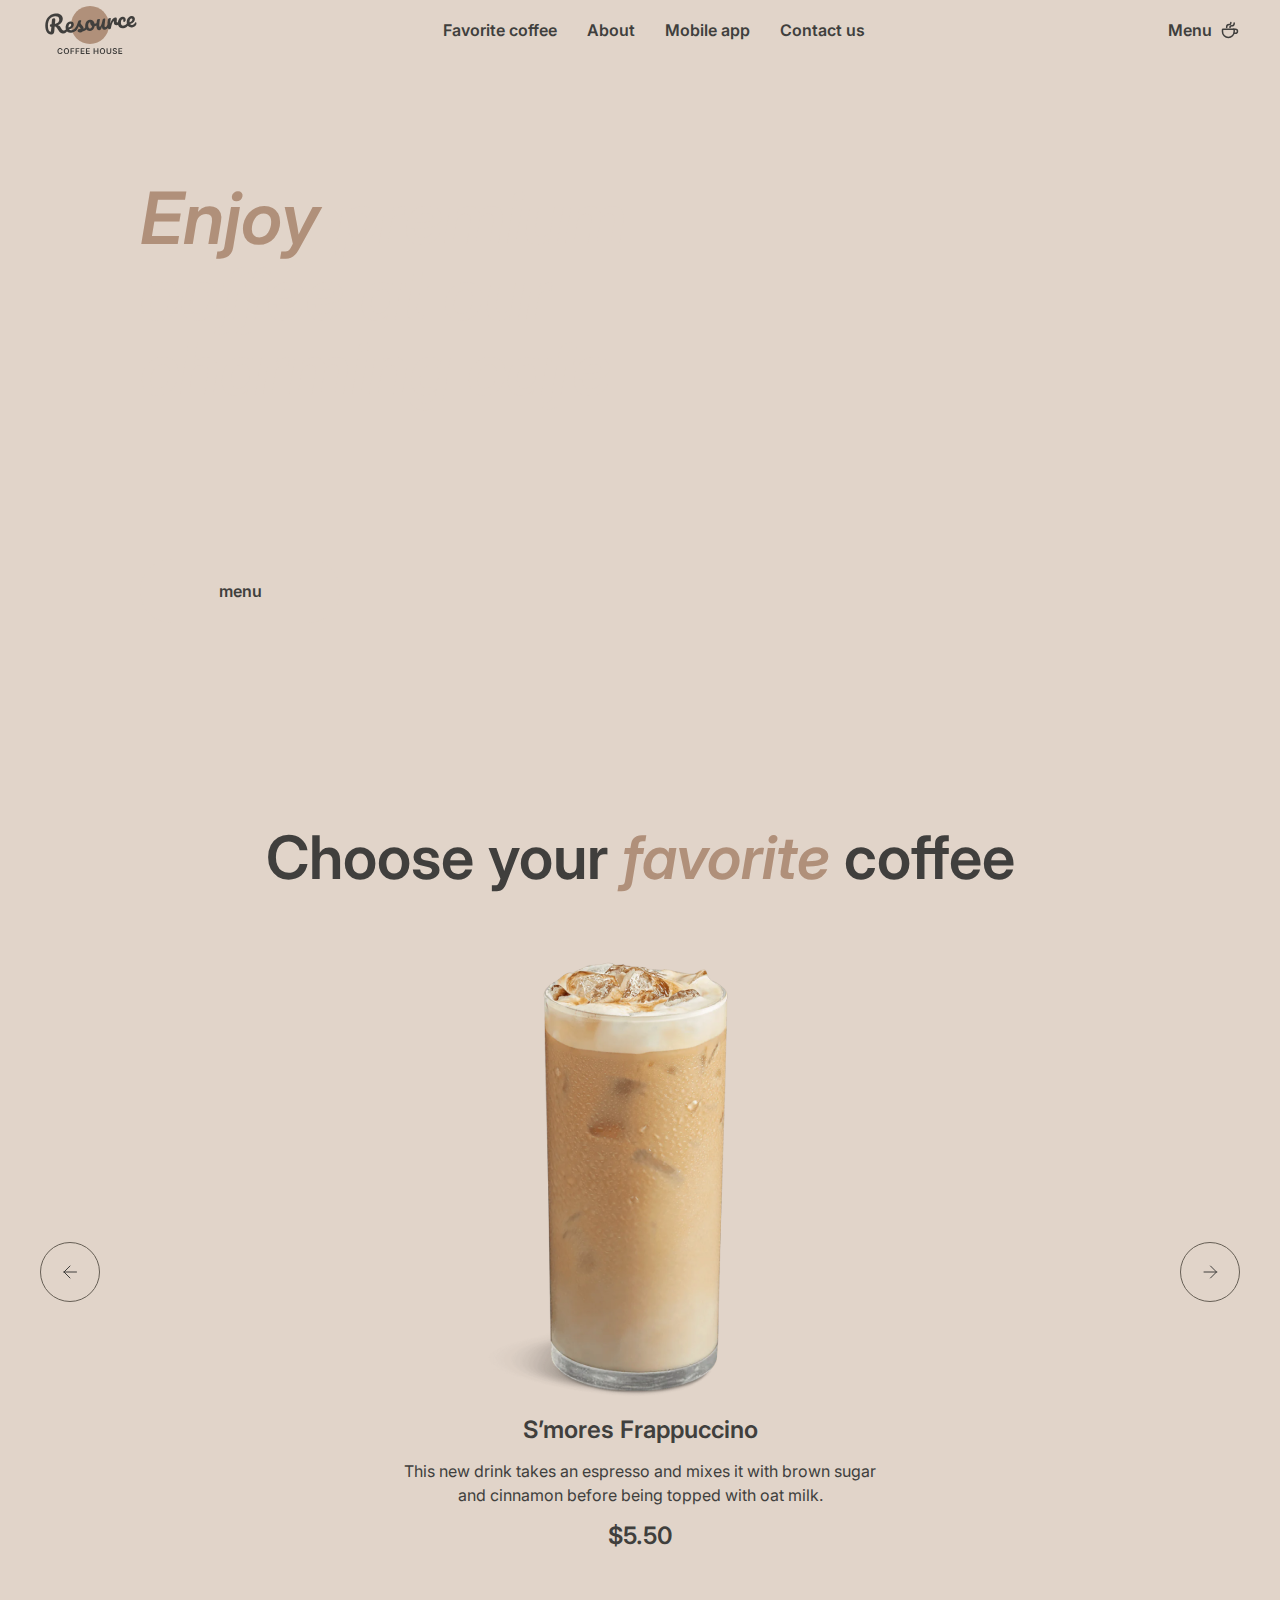
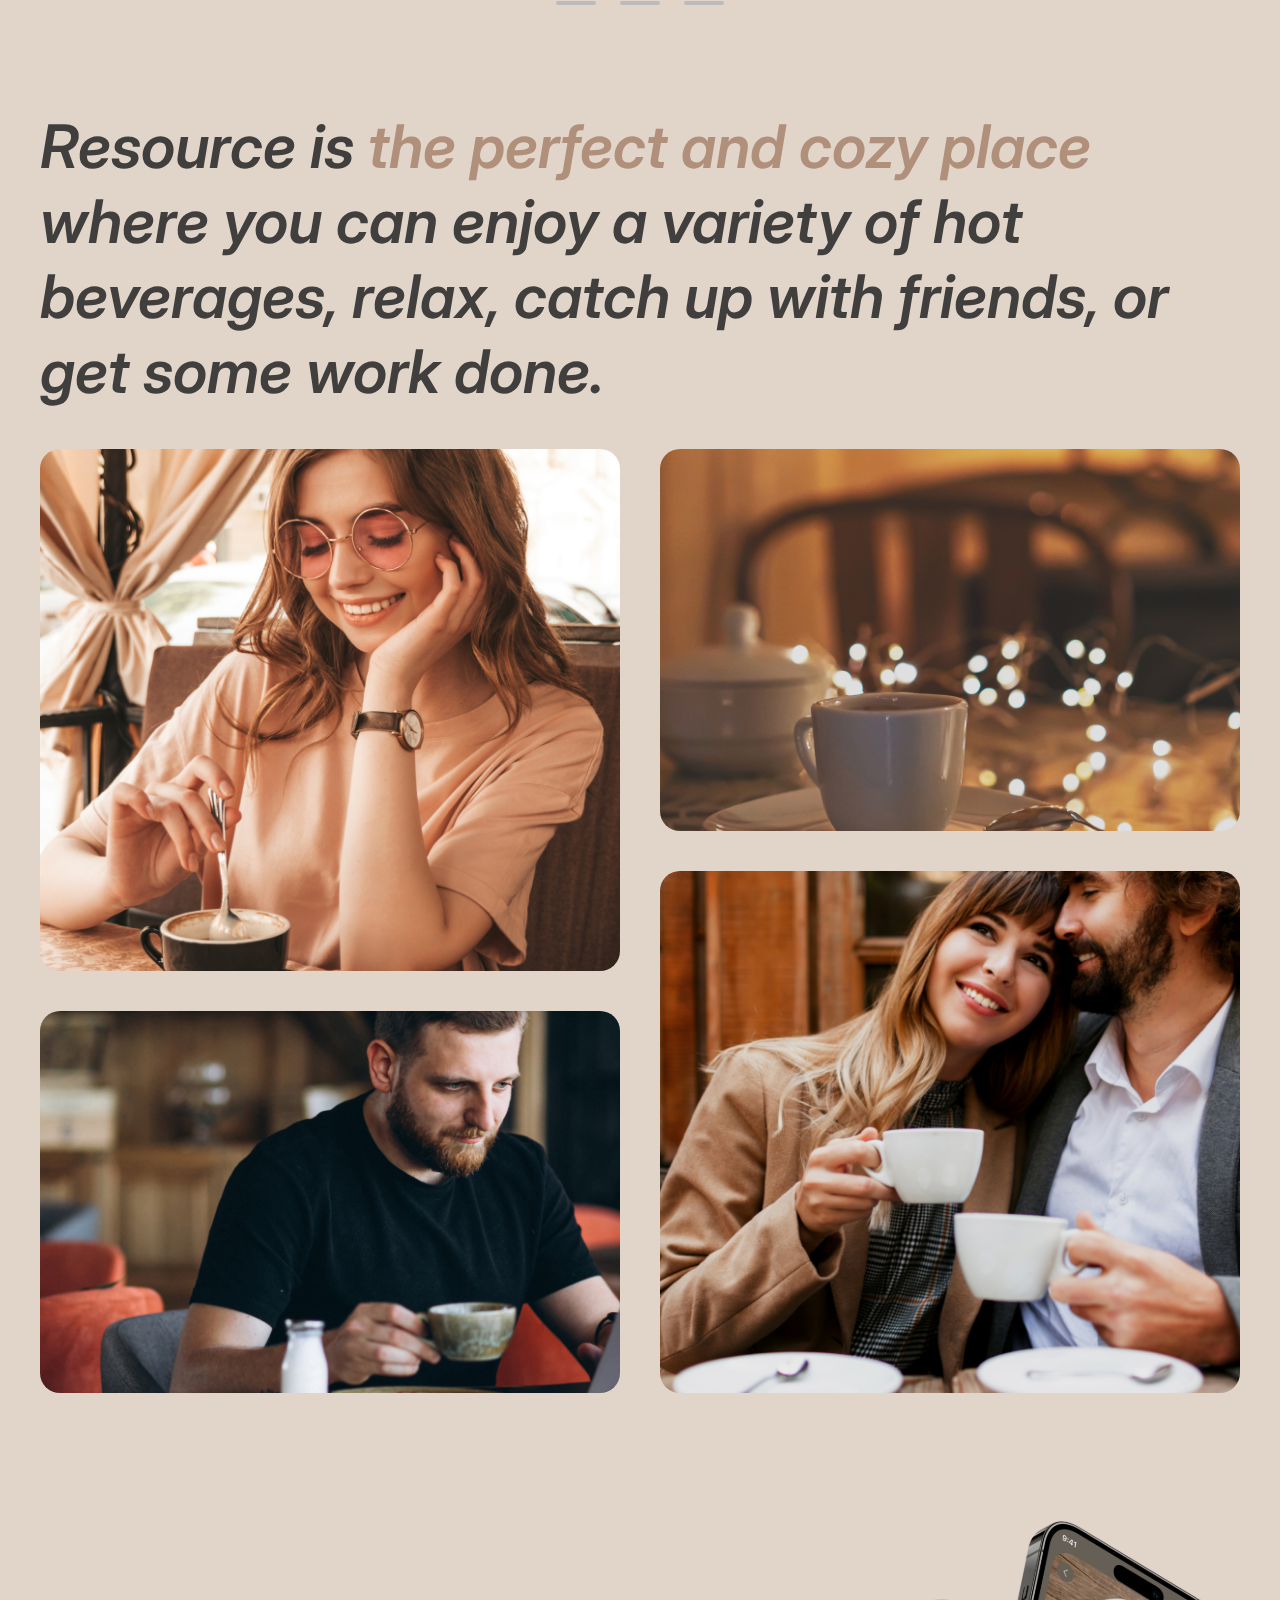
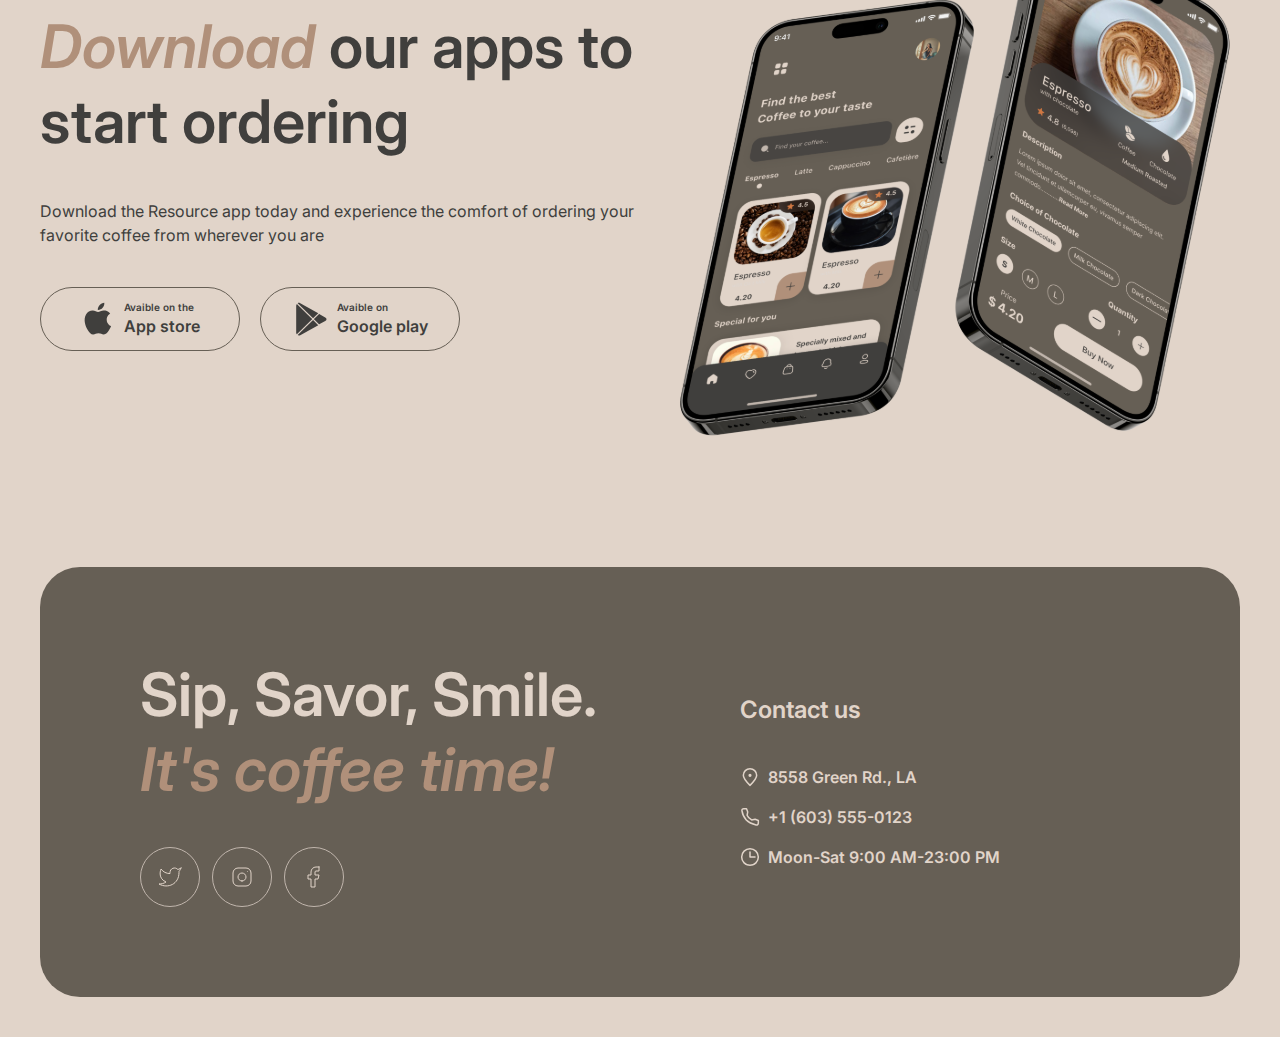
==== commit 9d919e9c: "feat: add more functional and fix some bugs" ====
--- a/index.html
+++ b/index.html
@@ -54,6 +54,10 @@
     <main class="enjoy-block">
         <div class="container">
             <div class="enjoy-main-background">
+                <video class="enjoy-main-background-video" autoplay loop muted>
+                    <source src="assets/coffeevideo.mp4" type="video/mp4">
+                    Your browser does not support the video tag.
+                </video>
                 <div class="title-main">
                     <h1 class="title-main-h1"><span class="span-title-main-h1">Enjoy </span>premium coffee at our charming cafe</h1>
                     <p class="paragraph-main">With its inviting atmosphere and delicious coffee options, the Coffee House Resource is a popular destination for coffee lovers and those seeking a warm and inviting space to enjoy their favorite beverage.</p>
--- a/style/style.css
+++ b/style/style.css
@@ -169,12 +169,23 @@
 
 /* Enjoy block */
 
+.enjoy-block {
+    position: relative;
+}
+
 .enjoy-main-background {
-    background: url(../assets/bgphoto.jpg), lightgray 50% / cover no-repeat;
     margin-bottom: 100px;
     background-position: 100%;
     height: 640px;
     border-radius: 40px;
+}
+
+.enjoy-main-background-video {
+    display: inline;
+    position: absolute;
+    z-index: -2;
+    border-radius: 40px;
+    max-width: 94%;
 }
 
 .title-main {
@@ -249,7 +260,6 @@
 
 
 .favourites-coffee {
-    height: 800px;
     margin-bottom: 100px;
 }
 
@@ -353,7 +363,6 @@
     display: flex;
     flex-direction: column;
     text-align: center;
-    width: 480px;
     opacity: 0;
     transition: opacity 0.6s ease;
     animation: slideIn 0.6s ease forwards;
@@ -419,11 +428,12 @@
     border-radius: 20px;
     transition: transform 0.5s ease-out;
     width: 100%;
+    transform: scale(1.1);
 }
 
 
 .photo-about:hover {
-    transform: scale(1.1);
+    transform: scale(1);
 }
 .images-width {
     width: 100%;
@@ -699,6 +709,7 @@
 
 
 @media screen and (max-width: 960px) {
+
     .mobile-app-download-content-center {
         width: 440px;
     }
@@ -774,8 +785,19 @@
 }
 
 
+
+
+@media screen and (max-width: 1240px) {
+    .enjoy-main-background-video {
+        display: none;
+    }
+    .enjoy-main-background {
+        background: url(../assets/bgphoto.jpg), lightgray 50% / cover no-repeat;
+    }
+}
+
+
 /* max-width 768 */
-
 
 @media screen and (max-width: 768px) {
     .burger-icon {
